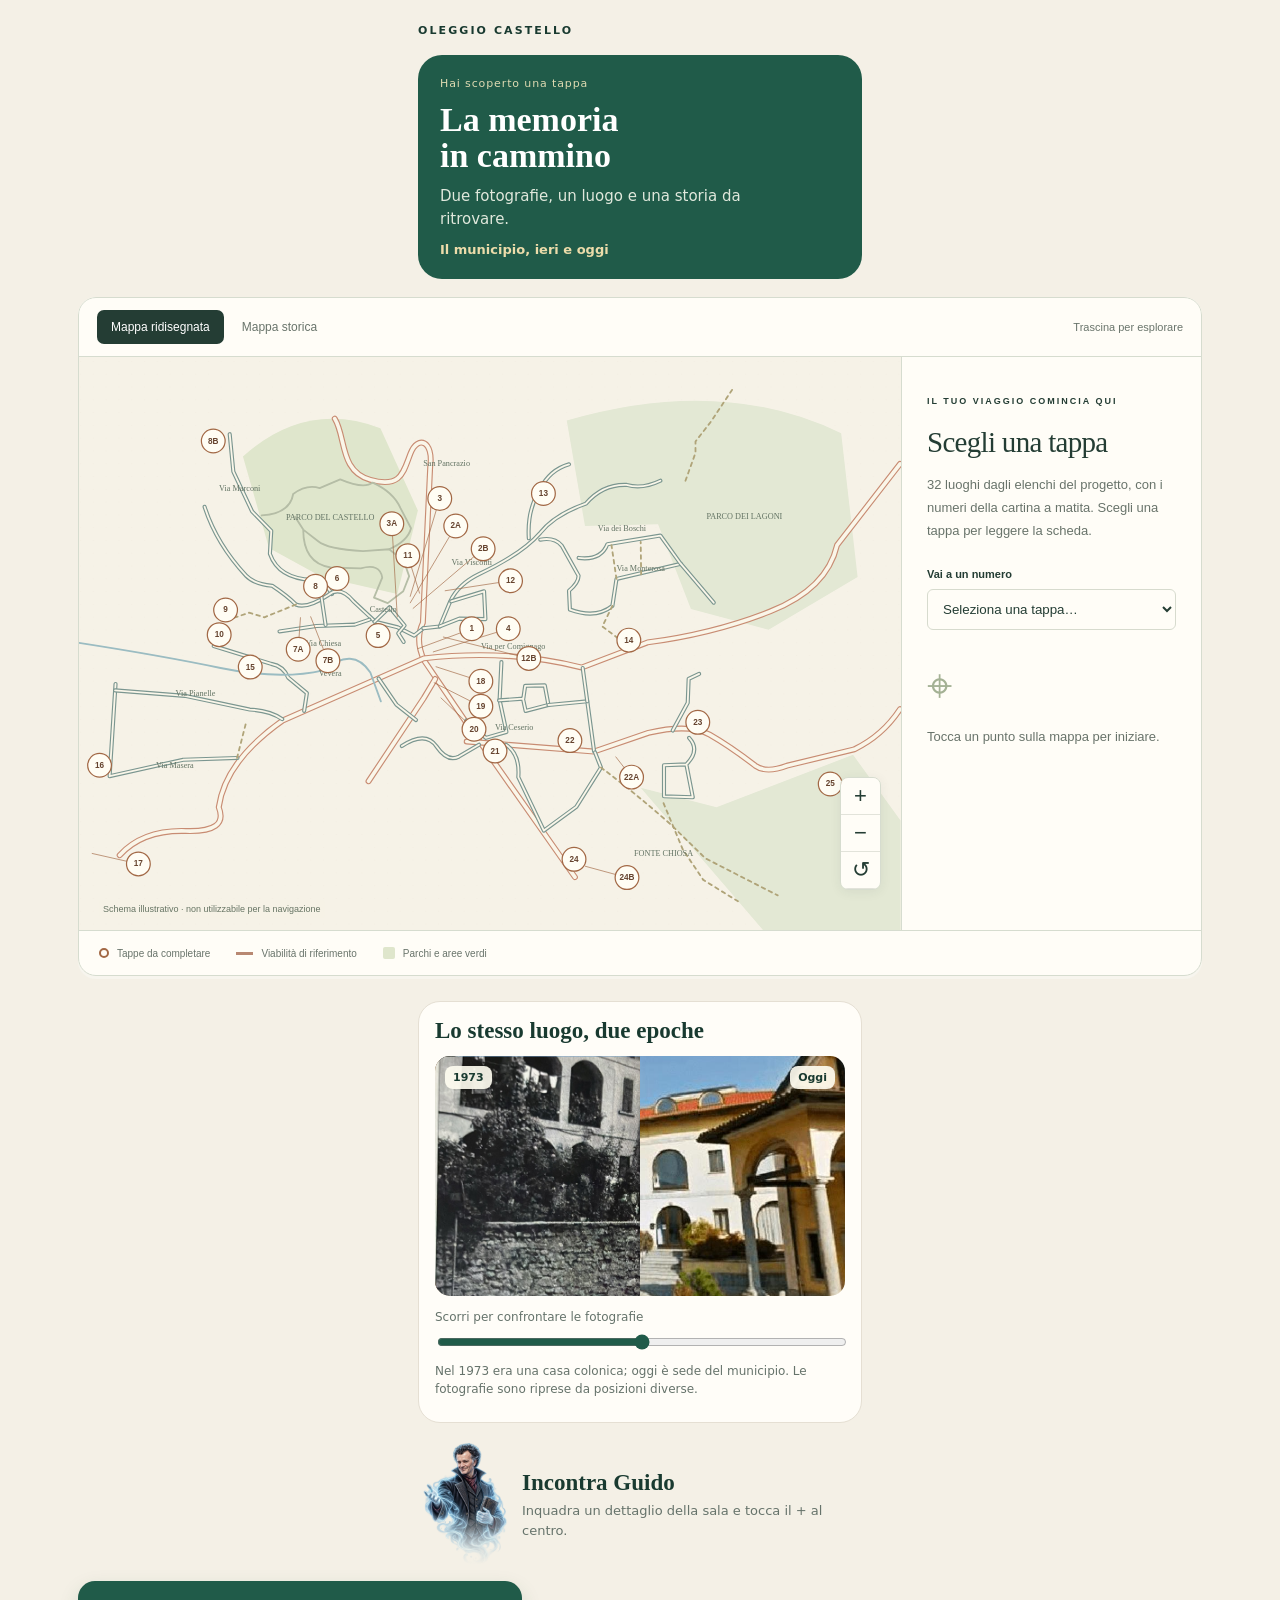
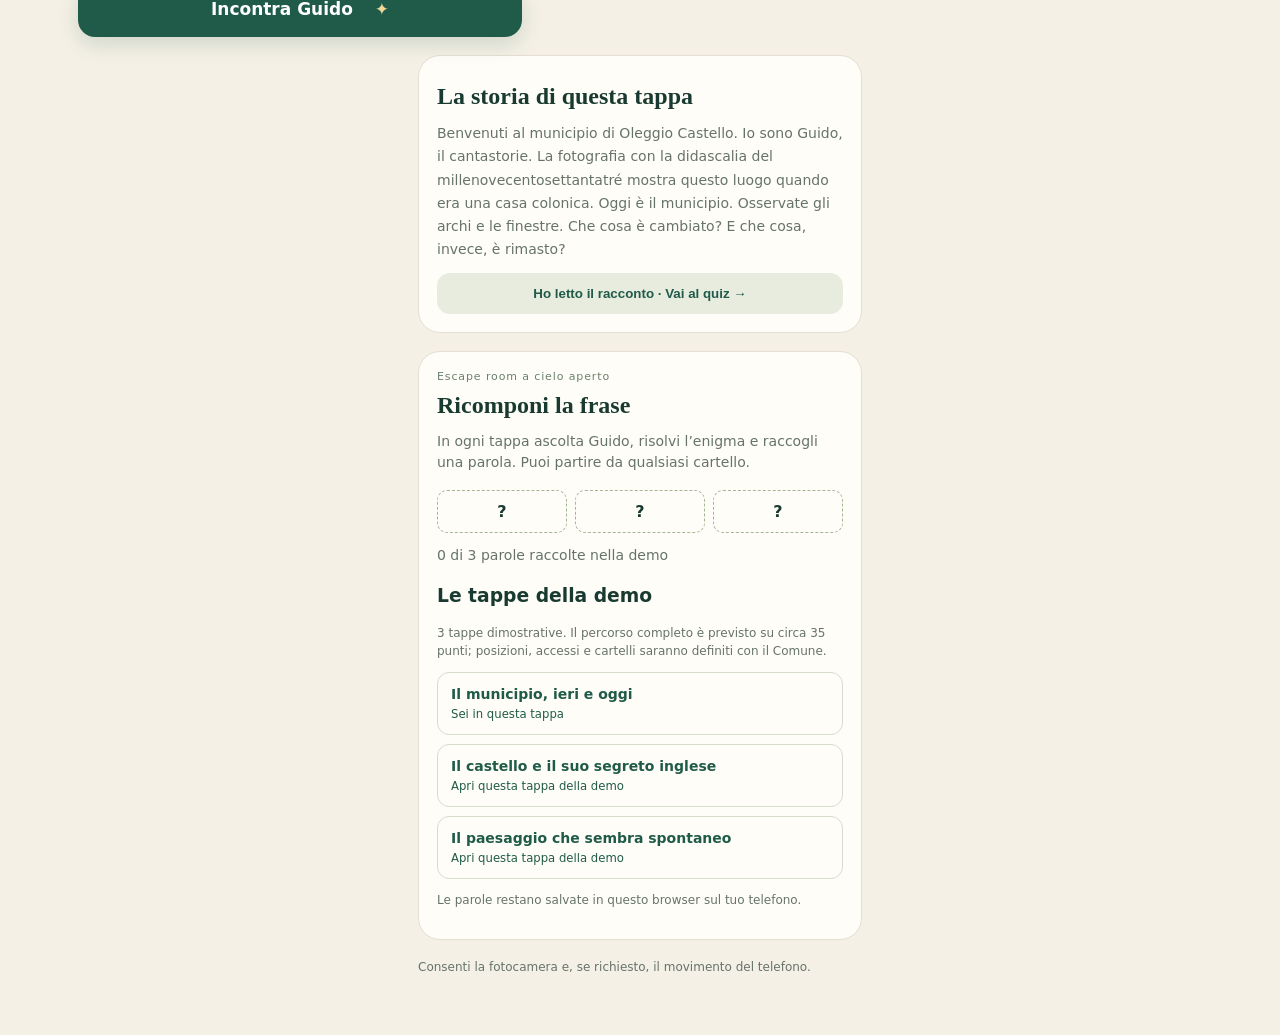
==== index.html @ 848aa06e "Add interactive places map below webapp heading" ====
<!doctype html><html lang="it"><head><meta charset="utf-8"><meta name="viewport" content="width=device-width,initial-scale=1,viewport-fit=cover"><meta name="theme-color" content="#153b35"><title>Incontra Guido · Oleggio Castello</title><link rel="stylesheet" href="guido-demo.css?v=escape-guido-7"><script src="guido-stories.js?v=escape-guido-7" defer></script><script src="escape-stages.js?v=escape-guido-7" defer></script><script src="escape-game.js?v=escape-guido-7" defer></script><script src="guido-demo.js?v=escape-guido-7" defer></script><script src="room-anchor.js?v=escape-guido-7" defer></script><link rel="stylesheet" href="home-map.css?v=luoghi-1"><script src="home-map.js?v=luoghi-1" defer></script></head><body><main class="home"><div class="brand">OLEGGIO CASTELLO</div><section class="intro"><div class="eyebrow">Hai scoperto una tappa</div><h1>La memoria<br>in cammino</h1><p id="stageIntro">Il municipio di Oleggio Castello: un viaggio tra ieri e oggi.</p><div id="stageTitle"></div></section><section class="mapCard" aria-label="Esplora Oleggio Castello"><iframe id="placesMap" title="Mappa interattiva dei luoghi di Oleggio Castello" src="mappa/index.html?embed=1&amp;v=luoghi-1" height="760" scrolling="no"></iframe></section><section class="facadeCard" id="facadeCard"><h2>Lo stesso luogo, due epoche</h2><div class="facadeCompare"><img src="municipio-oggi.jpg" alt="Il municipio oggi"><div id="historicLayer"><img src="municipio-1973-crop.jpg" alt="La casa colonica nel 1973"></div><span class="epoch old">1973</span><span class="epoch now">Oggi</span></div><label for="timeSlider">Scorri per confrontare le fotografie</label><input id="timeSlider" type="range" min="0" max="100" value="50"><p>Nel 1973 era una casa colonica; oggi è sede del municipio. Le fotografie sono riprese da posizioni diverse.</p></section><div class="encounter"><img src="guido-ghost-blue.png" alt="Guido, il cantastorie"><div><h2>Incontra Guido</h2><p>Inquadra un dettaglio della sala e tocca il + al centro.</p></div></div><button id="startAr" class="primary">Incontra Guido <span>✦</span></button><section class="gameCard storyCard"><h2>La storia di questa tappa</h2><p id="storyText"></p><button id="readQuiz" class="secondary">Ho letto il racconto · Vai al quiz →</button></section><button id="homeQuiz" class="primary" hidden>Il racconto è finito · Vai al quiz →</button><section id="quizCard" class="gameCard" hidden><div class="eyebrow">L’enigma di Guido</div><h2 id="quizQuestion"></h2><div id="quizAnswers"></div><p id="quizFeedback" role="status" aria-live="polite"></p><div id="wordReward" hidden></div><button id="toJourney" class="secondary">Vedi le parole raccolte ↓</button></section><section id="journeyCard" class="gameCard"><div class="eyebrow">Escape room a cielo aperto</div><h2>Ricomponi la frase</h2><p>In ogni tappa ascolta Guido, risolvi l’enigma e raccogli una parola. Puoi partire da qualsiasi cartello.</p><div id="phraseSlots"></div><p id="gameProgress" role="status"></p><div id="finalPhrase" hidden></div><h3>Le tappe della demo</h3><p class="demoNote">3 tappe dimostrative. Il percorso completo è previsto su circa 35 punti; posizioni, accessi e cartelli saranno definiti con il Comune.</p><nav id="stageLinks" aria-label="Tappe della demo"></nav><p id="saveNotice"></p></section><p id="status" role="status">Consenti la fotocamera e, se richiesto, il movimento del telefono.</p></main><video id="fallbackCamera" autoplay muted playsinline></video><div id="arHud"><header class="hud-top"><span class="hud-pill">GUIDO · IL CANTASTORIE</span><button id="closeAr" aria-label="Torna alla home">Esci ×</button></header><div id="guideAnchor" hidden><div class="ghostBody"><div class="ghostFrames"><img class="ghostBase" src="guido-ghost-blue.png" alt="Guido nella sala"><img class="ghostMouth" src="guido-mouth-blue.png" alt="" aria-hidden="true"><img class="ghostGesture" alt="" aria-hidden="true"><img class="ghostExpression" alt="" aria-hidden="true"></div></div></div><button id="aimPoint" aria-label="Posiziona Guido nel punto al centro dell’inquadratura"><span class="aimIcon" aria-hidden="true">＋</span><span class="aimLabel">Tocca qui per posizionare Guido</span></button><button id="placeGuido" hidden>Sposta Guido</button><button id="cameraQuiz" hidden>Racconto concluso · Vai al quiz →</button><footer class="hud-bottom"><button id="guideVoice" hidden>🔊 Ascolta Guido</button><div id="arStatus" role="status">Cerco un punto nella scena…</div></footer></div></body></html>
---- guido-demo.css ----
*{box-sizing:border-box}body{margin:0;font-family:system-ui,-apple-system,"Segoe UI",sans-serif;background:#f4f0e6;color:#193a30}.home{max-width:480px;margin:auto;padding:28px 24px 30px;text-align:center}.brand{font-size:11px;letter-spacing:.19em;font-weight:850}.portrait{height:min(49dvh,390px);margin:22px auto 16px;position:relative;background:radial-gradient(ellipse at center,#d9e3ca 0,transparent 66%)}.portrait img{height:100%;max-width:90%;object-fit:contain;filter:drop-shadow(0 14px 13px #172b3325)}.eyebrow{font-size:11px;letter-spacing:.08em;color:#69806b}h1{font:700 40px/1.05 Georgia,serif;margin:12px 0}p{font-size:15px;line-height:1.5;color:#66736b;margin:14px auto;max-width:330px}.primary{width:100%;margin-top:10px;border:0;border-radius:17px;padding:18px;background:#205b49;color:white;font:800 17px system-ui;box-shadow:0 8px 20px #1c503926}.primary span{margin-left:16px;color:#f0d896}#status{font-size:12px;min-height:35px}button{cursor:pointer}button:disabled{opacity:.6}#fallbackCamera{display:none;position:fixed;inset:0;width:100vw;height:100dvh;object-fit:cover;background:#152119;z-index:1}#fallbackCamera.active{display:block}#arHud{display:none;position:fixed;inset:0;z-index:2;overflow:hidden;color:white;pointer-events:none}#arHud.active{display:block}body.ar-active{height:100dvh;overflow:hidden}body.ar-active .home{display:none}.hud-top{position:absolute;top:calc(env(safe-area-inset-top) + 12px);left:12px;right:12px;display:flex;align-items:center;justify-content:space-between;gap:8px;z-index:3}.hud-pill{font-size:10px;font-weight:850;letter-spacing:.05em;background:#152b21d9;border-radius:99px;padding:10px 12px}#closeAr,#guideVoice{pointer-events:auto;border:0;border-radius:12px;padding:12px 14px;font:800 12px system-ui;background:#152b21e8;color:#fff}#guideVoice{background:#eadca7;color:#193a30}.hud-bottom{position:absolute;bottom:calc(env(safe-area-inset-bottom) + 16px);left:12px;right:12px;display:flex;gap:12px;align-items:center;z-index:3}#arStatus{font-size:11px;line-height:1.35;background:#152b21d9;border-radius:14px;padding:10px 12px;max-width:68%}#guideAnchor{position:absolute;width:min(35vw,180px);transform:translate(-50%,-91%);pointer-events:none;transform-origin:50% 91%;will-change:left,top,opacity;transition:opacity .18s;z-index:2}#guideAnchor[hidden]{display:none}#guideAnchor img{display:block;width:100%;filter:drop-shadow(0 0 7px #f4e5bb55) drop-shadow(0 8px 9px #10211590)}#guideAnchor.seeking{opacity:0}#guideAnchor .guideShadow{position:absolute;bottom:3%;left:25%;width:52%;height:4%;border-radius:50%;background:#12251980;filter:blur(5px)}@media(max-height:670px){.portrait{height:39dvh;margin-top:10px}h1{font-size:34px}.home{padding-top:20px}}
#guideAnchor{width:min(48vw,260px);transform-origin:50% 70%}#guideAnchor .ghostBody{position:relative;animation:ghostFloat 5s ease-in-out infinite;opacity:.91}#guideAnchor img{filter:drop-shadow(0 0 10px #b1e8ff50)}#guideAnchor .ghostMouth{position:absolute;inset:0;opacity:var(--mouth-open,0);mask-image:radial-gradient(ellipse 5.2% 2.1% at var(--mouth-x,49%) var(--mouth-y,22.9%),black 45%,transparent 100%);-webkit-mask-image:radial-gradient(ellipse 5.2% 2.1% at var(--mouth-x,49%) var(--mouth-y,22.9%),black 45%,transparent 100%)}#guideAnchor[data-variant=amber]{--mouth-x:46.6%;--mouth-y:22%}#guideAnchor[data-variant=silver]{--mouth-x:42%;--mouth-y:22.5%}@keyframes ghostFloat{0%,100%{transform:translateY(0) rotate(-.5deg)}50%{transform:translateY(-5px) rotate(.5deg)}}@media(prefers-reduced-motion:reduce){#guideAnchor .ghostBody{animation:none}}

.home{padding:24px 18px 28px;text-align:left}.intro{background:#205b49;border-radius:24px;padding:22px;color:#fff;margin-top:18px}.intro h1{font-size:34px}.intro p{color:#e0e8dc;margin:10px 0}.intro .eyebrow{color:#dedab2}.facadeCard{margin-top:16px;background:#fffdf8;border-radius:22px;padding:16px;border:1px solid #e5dfd3}h2{font:700 23px Georgia,serif;margin:0 0 12px}.facadeCompare{position:relative;height:240px;overflow:hidden;border-radius:15px}.facadeCompare img{width:100%;height:100%;object-fit:cover;display:block}#historicLayer{position:absolute;inset:0;clip-path:inset(0 50% 0 0)}.epoch{position:absolute;top:10px;border-radius:8px;padding:5px 8px;background:#fffdf1e8;font-size:11px;font-weight:bold}.epoch.old{left:10px}.epoch.now{right:10px}.facadeCard label{display:block;font-size:12px;margin-top:14px;color:#65736b}#timeSlider{width:100%;accent-color:#205b49;margin-top:10px}.facadeCard p{font-size:12px;margin:8px 0;max-width:none}.encounter{display:flex;align-items:center;gap:12px;margin-top:16px}.encounter img{width:92px;height:132px;object-fit:contain}.encounter p{margin:0;font-size:13px}.encounter h2{margin-bottom:5px}#aimPoint{position:absolute;left:50%;top:50%;transform:translate(-50%,-50%);font-size:40px;text-shadow:0 2px 6px #000}#aimPoint[hidden]{display:none}#placeGuido{position:absolute;bottom:calc(env(safe-area-inset-bottom) + 95px);left:50%;transform:translateX(-50%);pointer-events:auto;border:0;border-radius:14px;padding:16px 20px;background:#eadca7;color:#193a30;font:800 15px system-ui;white-space:nowrap}#placeGuido.placed{bottom:auto;top:calc(env(safe-area-inset-top) + 68px);font-size:11px;padding:9px 13px;background:#152b21db;color:white}#guideVoice[hidden]{display:none}

/* More prominent bust; animation stays inside the scene anchor. */
#guideAnchor{width:min(68vw,340px)}.ghostFrames{position:relative}.ghostGesture,.ghostExpression{display:none!important}
#guideAnchor.costume .ghostFrames{aspect-ratio:2/3;overflow:hidden}
#guideAnchor.costume .ghostFrames img{position:absolute;top:0;left:0;width:200%;max-width:none;height:100%;object-fit:fill;filter:none}
#guideAnchor.costume .ghostMouth,#guideAnchor.costume .ghostGesture,#guideAnchor.costume .ghostExpression{transform:translateX(-50%)}
#guideAnchor.costume .ghostMouth{mask-image:radial-gradient(ellipse 3% 2.6% at var(--lip-x,73%) var(--lip-y,27%),black 45%,transparent 100%);-webkit-mask-image:radial-gradient(ellipse 3% 2.6% at var(--lip-x,73%) var(--lip-y,27%),black 45%,transparent 100%)}
#guideAnchor.costume .ghostGesture{display:block!important;opacity:var(--gesture,0);mask-image:linear-gradient(transparent 43%,black 50%,black 80%,transparent 95%);-webkit-mask-image:linear-gradient(transparent 43%,black 50%,black 80%,transparent 95%)}
#guideAnchor.costume .ghostExpression{display:block!important;opacity:var(--expression,0);mask-image:radial-gradient(ellipse 10% 15% at var(--lip-x,73%) 22%,black 50%,transparent 100%);-webkit-mask-image:radial-gradient(ellipse 10% 15% at var(--lip-x,73%) 22%,black 50%,transparent 100%)}
@media(prefers-reduced-motion:reduce){#guideAnchor.costume .ghostGesture,#guideAnchor.costume .ghostExpression{display:none!important}}

#guideAnchor[data-variant=professor]{--lip-x:72.9%;--lip-y:26.4%;--pose-x:1.6%;--pose-y:-1%}
#guideAnchor[data-variant=court]{--lip-x:73%;--lip-y:27%;--pose-x:1.4%;--pose-y:-.4%}
#guideAnchor[data-variant=chronicler]{--lip-x:72%;--lip-y:28.1%;--pose-x:1.7%;--pose-y:.3%}
#guideAnchor.costume .ghostMouth,#guideAnchor.costume .ghostGesture,#guideAnchor.costume .ghostExpression{left:var(--pose-x,0);top:var(--pose-y,0)}
#guideAnchor.costume .ghostBase{mask-image:linear-gradient(black 43%,rgb(0 0 0 / calc(1 - var(--gesture,0))) 50%,rgb(0 0 0 / calc(1 - var(--gesture,0))) 80%,black 95%);-webkit-mask-image:linear-gradient(black 43%,rgb(0 0 0 / calc(1 - var(--gesture,0))) 50%,rgb(0 0 0 / calc(1 - var(--gesture,0))) 80%,black 95%)}
@media(prefers-reduced-motion:reduce){#guideAnchor.costume .ghostBase{mask-image:none;-webkit-mask-image:none}}

/* Use the identical resting head for nodding, avoiding a doubled face during pose blending. */
#guideAnchor.costume .ghostExpression{left:0;top:0;transform:none;opacity:1;z-index:2;transform-origin:calc(var(--lip-x,73%) - 50%) 22%;mask-image:radial-gradient(ellipse 10% 17% at calc(var(--lip-x,73%) - 50%) 22%,black 65%,transparent 100%);-webkit-mask-image:radial-gradient(ellipse 10% 17% at calc(var(--lip-x,73%) - 50%) 22%,black 65%,transparent 100%)}
#guideAnchor.costume .ghostMouth{z-index:3}#guideAnchor.costume .ghostGesture{z-index:1}
#guideAnchor.costume.speaking .ghostExpression{animation:guidoHeadNod 4.8s ease-in-out infinite}
@keyframes guidoHeadNod{0%,100%{transform:rotate(0deg)}35%{transform:rotate(-1deg)}70%{transform:rotate(.8deg)}}
@media(prefers-reduced-motion:reduce){#guideAnchor.costume.speaking .ghostExpression{animation:none}}

/* Softer apparition: suppress the bright lower swirls and remove extra glow. */
#guideAnchor .ghostBody{filter:saturate(.55);opacity:.96}
#guideAnchor img{filter:none}
.ghostFrames{mask-image:linear-gradient(black 0%,black 55%,#0009 68%,#0003 80%,transparent 94%);-webkit-mask-image:linear-gradient(black 0%,black 55%,#0009 68%,#0003 80%,transparent 94%)}
.encounter img{filter:saturate(.55);mask-image:linear-gradient(black 55%,transparent 95%)}
#guideAnchor .ghostMouth{mask-image:radial-gradient(ellipse 3.2% 1% at var(--mouth-x,49%) var(--mouth-y,22.9%),black 35%,transparent 100%);-webkit-mask-image:radial-gradient(ellipse 3.2% 1% at var(--mouth-x,49%) var(--mouth-y,22.9%),black 35%,transparent 100%)}
#guideAnchor.costume .ghostMouth{mask-image:radial-gradient(ellipse 1.9% .95% at var(--lip-x,73%) var(--lip-y,27%),black 35%,transparent 100%);-webkit-mask-image:radial-gradient(ellipse 1.9% .95% at var(--lip-x,73%) var(--lip-y,27%),black 35%,transparent 100%)}
/* The mouth and head nod together, avoiding a stationary lip patch on a moving face. */
#guideAnchor.costume.speaking .ghostMouth{animation:guidoMouthNod 4.8s ease-in-out infinite;transform-origin:var(--lip-x,73%) 22%}
@keyframes guidoMouthNod{0%,100%{transform:translateX(-50%) rotate(0deg)}35%{transform:translateX(-50%) rotate(-1deg)}70%{transform:translateX(-50%) rotate(.8deg)}}
.gameCard{background:#fffdf8;border:1px solid #e5dfd3;border-radius:22px;padding:18px;margin:18px 0}.gameCard p{max-width:none;margin:12px 0;font-size:14px}.gameCard h2{margin-top:9px;font-size:24px}.secondary{border:0;border-radius:13px;padding:13px 15px;background:#e7ecdf;color:#205b49;font-weight:750;cursor:pointer;width:100%}.storyCard p{line-height:1.65}.gameCard[hidden],#homeQuiz[hidden],#cameraQuiz[hidden],#wordReward[hidden],#finalPhrase[hidden]{display:none}#quizAnswers{display:grid;gap:9px}#quizAnswers button{padding:14px;border:1px solid #ccd7c6;border-radius:12px;text-align:left;background:white;color:#193a30;font:600 14px system-ui}#quizAnswers button.correct{background:#e2edce;border-color:#71974c}#quizAnswers button.wrong{border-color:#b56554;background:#fff0ea}#wordReward,#finalPhrase{padding:16px;background:#e5edce;border-radius:14px;margin:14px 0;line-height:1.6}#wordReward b{font-size:24px;display:block;letter-spacing:.1em}#phraseSlots{display:flex;gap:8px;flex-wrap:wrap;margin-top:17px}#phraseSlots span{border:1px dashed #a5b694;padding:11px;flex:1;min-width:80px;text-align:center;border-radius:10px;font-weight:800}#phraseSlots span.found{background:#e5edce;border-style:solid}#stageLinks{display:grid;gap:9px}#stageLinks a{display:block;text-decoration:none;border:1px solid #d6ddcc;border-radius:12px;padding:13px;color:#205b49;font-size:14px;font-weight:700}#stageLinks small{display:block;font-weight:400;margin-top:5px}.gameCard .demoNote,#saveNotice{font-size:12px;line-height:1.5}#stageTitle{margin-top:12px;color:#ecdcaa;font-size:13px;font-weight:bold}#cameraQuiz{position:absolute;left:12px;right:12px;bottom:calc(env(safe-area-inset-bottom) + 94px);pointer-events:auto;border:0;border-radius:14px;padding:16px;background:#e6dfb0;color:#193a30;font:800 14px system-ui;z-index:4}
@media(prefers-reduced-motion:reduce){#guideAnchor.costume.speaking .ghostMouth{animation:none}}

/* Make the central visual target the placement action. */
#aimPoint{pointer-events:auto;position:absolute;left:50%;top:50%;width:240px;height:135px;transform:translate(-50%,-32px);padding:0;border:0;background:transparent;color:white;text-shadow:none;font:700 14px system-ui;z-index:3;display:flex;align-items:center;flex-direction:column;gap:14px}
#aimPoint .aimIcon{display:grid;place-items:center;flex:none;width:64px;height:64px;border:2px solid #fff;border-radius:50%;background:#193a30cc;color:#fff;font:400 40px/1 system-ui;box-shadow:0 0 0 7px #ffffff18,0 4px 18px #0004}
#aimPoint .aimLabel{background:#193a30e6;padding:10px 13px;border-radius:12px;line-height:1.35;max-width:235px}
#aimPoint:focus-visible .aimIcon{outline:3px solid #eadca7;outline-offset:5px}#aimPoint:disabled{opacity:.85}#aimPoint[hidden],#placeGuido[hidden]{display:none}

/* Performance motion is local to the character; room-anchor owns the outer position. */
#guideAnchor .ghostFrames{transform-origin:50% 65%;will-change:transform;transition:transform .3s ease}
#guideAnchor.speaking .ghostFrames{animation:guidoLivingBust 6.4s ease-in-out infinite}
@keyframes guidoLivingBust{0%,100%{transform:translateY(0) rotate(0deg) scale(1)}22%{transform:translateY(-1.5px) rotate(-.65deg) scale(1.008)}49%{transform:translateY(.5px) rotate(.45deg) scale(1.003)}73%{transform:translateY(-2px) rotate(-.35deg) scale(1.01)}}
#guideAnchor.costume.speaking .ghostGesture{animation:guidoHandGesture 5.3s ease-in-out infinite;transform-origin:73% 60%}
@keyframes guidoHandGesture{0%,100%{transform:translateX(-50%) translateY(0) rotate(0deg)}28%{transform:translateX(-50%) translateY(-2px) rotate(-.55deg)}60%{transform:translateX(-50%) translateY(.5px) rotate(.25deg)}82%{transform:translateX(-50%) translateY(-1px) rotate(-.3deg)}}
#guideAnchor.costume.speaking .ghostExpression{animation:guidoHeadNod 4.8s ease-in-out infinite}
@keyframes guidoHeadNod{0%,100%{transform:rotate(0deg) translateY(0)}35%{transform:rotate(-1.35deg) translateY(.5px)}70%{transform:rotate(1.1deg) translateY(-.5px)}}
@keyframes guidoMouthNod{0%,100%{transform:translateX(-50%) rotate(0deg) translateY(0)}35%{transform:translateX(-50%) rotate(-1.35deg) translateY(.5px)}70%{transform:translateX(-50%) rotate(1.1deg) translateY(-.5px)}}
@media(prefers-reduced-motion:reduce){#guideAnchor.speaking .ghostFrames,#guideAnchor.costume.speaking .ghostGesture,#guideAnchor.costume.speaking .ghostExpression,#guideAnchor.costume.speaking .ghostMouth{animation:none}}
---- home-map.css ----
.home{max-width:1160px}.home>:not(.mapCard){max-width:444px;margin-left:auto;margin-right:auto}.home>.mapCard{width:100%;margin:18px 0 22px}.mapCard iframe{display:block;width:100%;border:0;min-height:500px;border-radius:18px;background:#f7f5ee}@media(max-width:600px){.home{padding-left:12px;padding-right:12px}.home>.mapCard{margin-top:16px}.mapCard iframe{min-height:720px}}
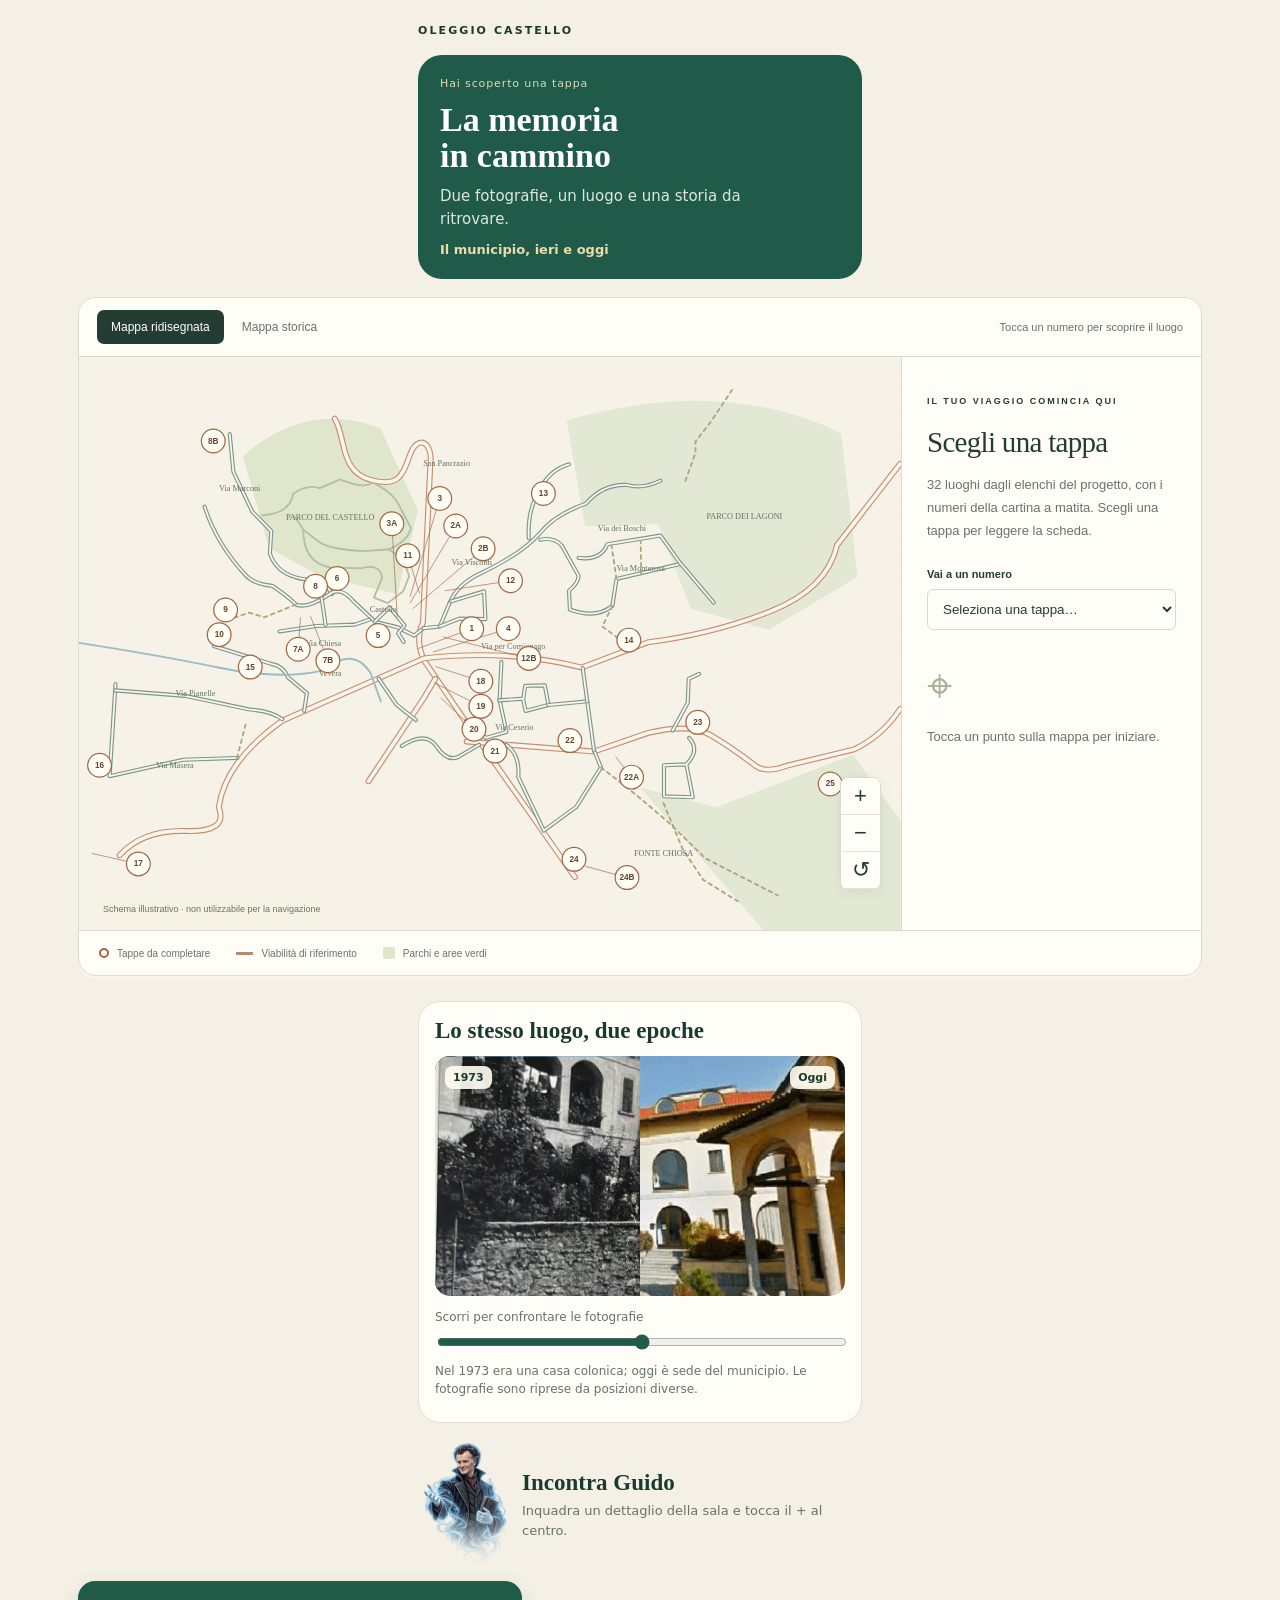
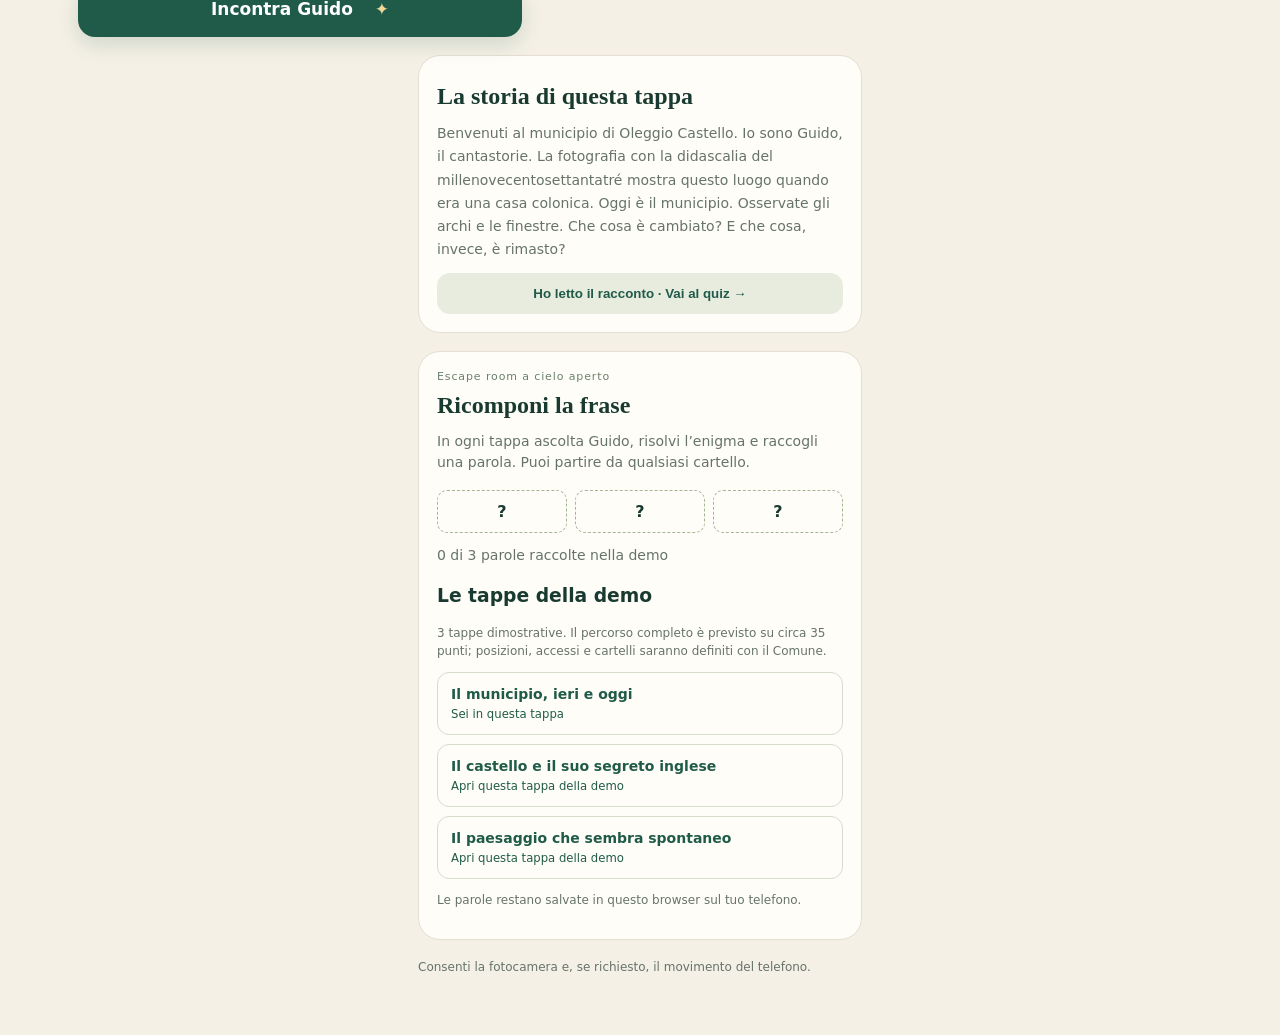
==== commit 3b5fbbc3: "Disable map dragging while keeping zoom and place selection" ====
--- a/index.html
+++ b/index.html
@@ -1 +1 @@
-<!doctype html><html lang="it"><head><meta charset="utf-8"><meta name="viewport" content="width=device-width,initial-scale=1,viewport-fit=cover"><meta name="theme-color" content="#153b35"><title>Incontra Guido · Oleggio Castello</title><link rel="stylesheet" href="guido-demo.css?v=escape-guido-7"><script src="guido-stories.js?v=escape-guido-7" defer></script><script src="escape-stages.js?v=escape-guido-7" defer></script><script src="escape-game.js?v=escape-guido-7" defer></script><script src="guido-demo.js?v=escape-guido-7" defer></script><script src="room-anchor.js?v=escape-guido-7" defer></script><link rel="stylesheet" href="home-map.css?v=luoghi-1"><script src="home-map.js?v=luoghi-1" defer></script></head><body><main class="home"><div class="brand">OLEGGIO CASTELLO</div><section class="intro"><div class="eyebrow">Hai scoperto una tappa</div><h1>La memoria<br>in cammino</h1><p id="stageIntro">Il municipio di Oleggio Castello: un viaggio tra ieri e oggi.</p><div id="stageTitle"></div></section><section class="mapCard" aria-label="Esplora Oleggio Castello"><iframe id="placesMap" title="Mappa interattiva dei luoghi di Oleggio Castello" src="mappa/index.html?embed=1&amp;v=luoghi-1" height="760" scrolling="no"></iframe></section><section class="facadeCard" id="facadeCard"><h2>Lo stesso luogo, due epoche</h2><div class="facadeCompare"><img src="municipio-oggi.jpg" alt="Il municipio oggi"><div id="historicLayer"><img src="municipio-1973-crop.jpg" alt="La casa colonica nel 1973"></div><span class="epoch old">1973</span><span class="epoch now">Oggi</span></div><label for="timeSlider">Scorri per confrontare le fotografie</label><input id="timeSlider" type="range" min="0" max="100" value="50"><p>Nel 1973 era una casa colonica; oggi è sede del municipio. Le fotografie sono riprese da posizioni diverse.</p></section><div class="encounter"><img src="guido-ghost-blue.png" alt="Guido, il cantastorie"><div><h2>Incontra Guido</h2><p>Inquadra un dettaglio della sala e tocca il + al centro.</p></div></div><button id="startAr" class="primary">Incontra Guido <span>✦</span></button><section class="gameCard storyCard"><h2>La storia di questa tappa</h2><p id="storyText"></p><button id="readQuiz" class="secondary">Ho letto il racconto · Vai al quiz →</button></section><button id="homeQuiz" class="primary" hidden>Il racconto è finito · Vai al quiz →</button><section id="quizCard" class="gameCard" hidden><div class="eyebrow">L’enigma di Guido</div><h2 id="quizQuestion"></h2><div id="quizAnswers"></div><p id="quizFeedback" role="status" aria-live="polite"></p><div id="wordReward" hidden></div><button id="toJourney" class="secondary">Vedi le parole raccolte ↓</button></section><section id="journeyCard" class="gameCard"><div class="eyebrow">Escape room a cielo aperto</div><h2>Ricomponi la frase</h2><p>In ogni tappa ascolta Guido, risolvi l’enigma e raccogli una parola. Puoi partire da qualsiasi cartello.</p><div id="phraseSlots"></div><p id="gameProgress" role="status"></p><div id="finalPhrase" hidden></div><h3>Le tappe della demo</h3><p class="demoNote">3 tappe dimostrative. Il percorso completo è previsto su circa 35 punti; posizioni, accessi e cartelli saranno definiti con il Comune.</p><nav id="stageLinks" aria-label="Tappe della demo"></nav><p id="saveNotice"></p></section><p id="status" role="status">Consenti la fotocamera e, se richiesto, il movimento del telefono.</p></main><video id="fallbackCamera" autoplay muted playsinline></video><div id="arHud"><header class="hud-top"><span class="hud-pill">GUIDO · IL CANTASTORIE</span><button id="closeAr" aria-label="Torna alla home">Esci ×</button></header><div id="guideAnchor" hidden><div class="ghostBody"><div class="ghostFrames"><img class="ghostBase" src="guido-ghost-blue.png" alt="Guido nella sala"><img class="ghostMouth" src="guido-mouth-blue.png" alt="" aria-hidden="true"><img class="ghostGesture" alt="" aria-hidden="true"><img class="ghostExpression" alt="" aria-hidden="true"></div></div></div><button id="aimPoint" aria-label="Posiziona Guido nel punto al centro dell’inquadratura"><span class="aimIcon" aria-hidden="true">＋</span><span class="aimLabel">Tocca qui per posizionare Guido</span></button><button id="placeGuido" hidden>Sposta Guido</button><button id="cameraQuiz" hidden>Racconto concluso · Vai al quiz →</button><footer class="hud-bottom"><button id="guideVoice" hidden>🔊 Ascolta Guido</button><div id="arStatus" role="status">Cerco un punto nella scena…</div></footer></div></body></html>+<!doctype html><html lang="it"><head><meta charset="utf-8"><meta name="viewport" content="width=device-width,initial-scale=1,viewport-fit=cover"><meta name="theme-color" content="#153b35"><title>Incontra Guido · Oleggio Castello</title><link rel="stylesheet" href="guido-demo.css?v=escape-guido-7"><script src="guido-stories.js?v=escape-guido-7" defer></script><script src="escape-stages.js?v=escape-guido-7" defer></script><script src="escape-game.js?v=escape-guido-7" defer></script><script src="guido-demo.js?v=escape-guido-7" defer></script><script src="room-anchor.js?v=escape-guido-7" defer></script><link rel="stylesheet" href="home-map.css?v=luoghi-1"><script src="home-map.js?v=luoghi-1" defer></script></head><body><main class="home"><div class="brand">OLEGGIO CASTELLO</div><section class="intro"><div class="eyebrow">Hai scoperto una tappa</div><h1>La memoria<br>in cammino</h1><p id="stageIntro">Il municipio di Oleggio Castello: un viaggio tra ieri e oggi.</p><div id="stageTitle"></div></section><section class="mapCard" aria-label="Esplora Oleggio Castello"><iframe id="placesMap" title="Mappa interattiva dei luoghi di Oleggio Castello" src="mappa/index.html?embed=1&amp;v=fissa-zoom-1" height="760" scrolling="no"></iframe></section><section class="facadeCard" id="facadeCard"><h2>Lo stesso luogo, due epoche</h2><div class="facadeCompare"><img src="municipio-oggi.jpg" alt="Il municipio oggi"><div id="historicLayer"><img src="municipio-1973-crop.jpg" alt="La casa colonica nel 1973"></div><span class="epoch old">1973</span><span class="epoch now">Oggi</span></div><label for="timeSlider">Scorri per confrontare le fotografie</label><input id="timeSlider" type="range" min="0" max="100" value="50"><p>Nel 1973 era una casa colonica; oggi è sede del municipio. Le fotografie sono riprese da posizioni diverse.</p></section><div class="encounter"><img src="guido-ghost-blue.png" alt="Guido, il cantastorie"><div><h2>Incontra Guido</h2><p>Inquadra un dettaglio della sala e tocca il + al centro.</p></div></div><button id="startAr" class="primary">Incontra Guido <span>✦</span></button><section class="gameCard storyCard"><h2>La storia di questa tappa</h2><p id="storyText"></p><button id="readQuiz" class="secondary">Ho letto il racconto · Vai al quiz →</button></section><button id="homeQuiz" class="primary" hidden>Il racconto è finito · Vai al quiz →</button><section id="quizCard" class="gameCard" hidden><div class="eyebrow">L’enigma di Guido</div><h2 id="quizQuestion"></h2><div id="quizAnswers"></div><p id="quizFeedback" role="status" aria-live="polite"></p><div id="wordReward" hidden></div><button id="toJourney" class="secondary">Vedi le parole raccolte ↓</button></section><section id="journeyCard" class="gameCard"><div class="eyebrow">Escape room a cielo aperto</div><h2>Ricomponi la frase</h2><p>In ogni tappa ascolta Guido, risolvi l’enigma e raccogli una parola. Puoi partire da qualsiasi cartello.</p><div id="phraseSlots"></div><p id="gameProgress" role="status"></p><div id="finalPhrase" hidden></div><h3>Le tappe della demo</h3><p class="demoNote">3 tappe dimostrative. Il percorso completo è previsto su circa 35 punti; posizioni, accessi e cartelli saranno definiti con il Comune.</p><nav id="stageLinks" aria-label="Tappe della demo"></nav><p id="saveNotice"></p></section><p id="status" role="status">Consenti la fotocamera e, se richiesto, il movimento del telefono.</p></main><video id="fallbackCamera" autoplay muted playsinline></video><div id="arHud"><header class="hud-top"><span class="hud-pill">GUIDO · IL CANTASTORIE</span><button id="closeAr" aria-label="Torna alla home">Esci ×</button></header><div id="guideAnchor" hidden><div class="ghostBody"><div class="ghostFrames"><img class="ghostBase" src="guido-ghost-blue.png" alt="Guido nella sala"><img class="ghostMouth" src="guido-mouth-blue.png" alt="" aria-hidden="true"><img class="ghostGesture" alt="" aria-hidden="true"><img class="ghostExpression" alt="" aria-hidden="true"></div></div></div><button id="aimPoint" aria-label="Posiziona Guido nel punto al centro dell’inquadratura"><span class="aimIcon" aria-hidden="true">＋</span><span class="aimLabel">Tocca qui per posizionare Guido</span></button><button id="placeGuido" hidden>Sposta Guido</button><button id="cameraQuiz" hidden>Racconto concluso · Vai al quiz →</button><footer class="hud-bottom"><button id="guideVoice" hidden>🔊 Ascolta Guido</button><div id="arStatus" role="status">Cerco un punto nella scena…</div></footer></div></body></html>
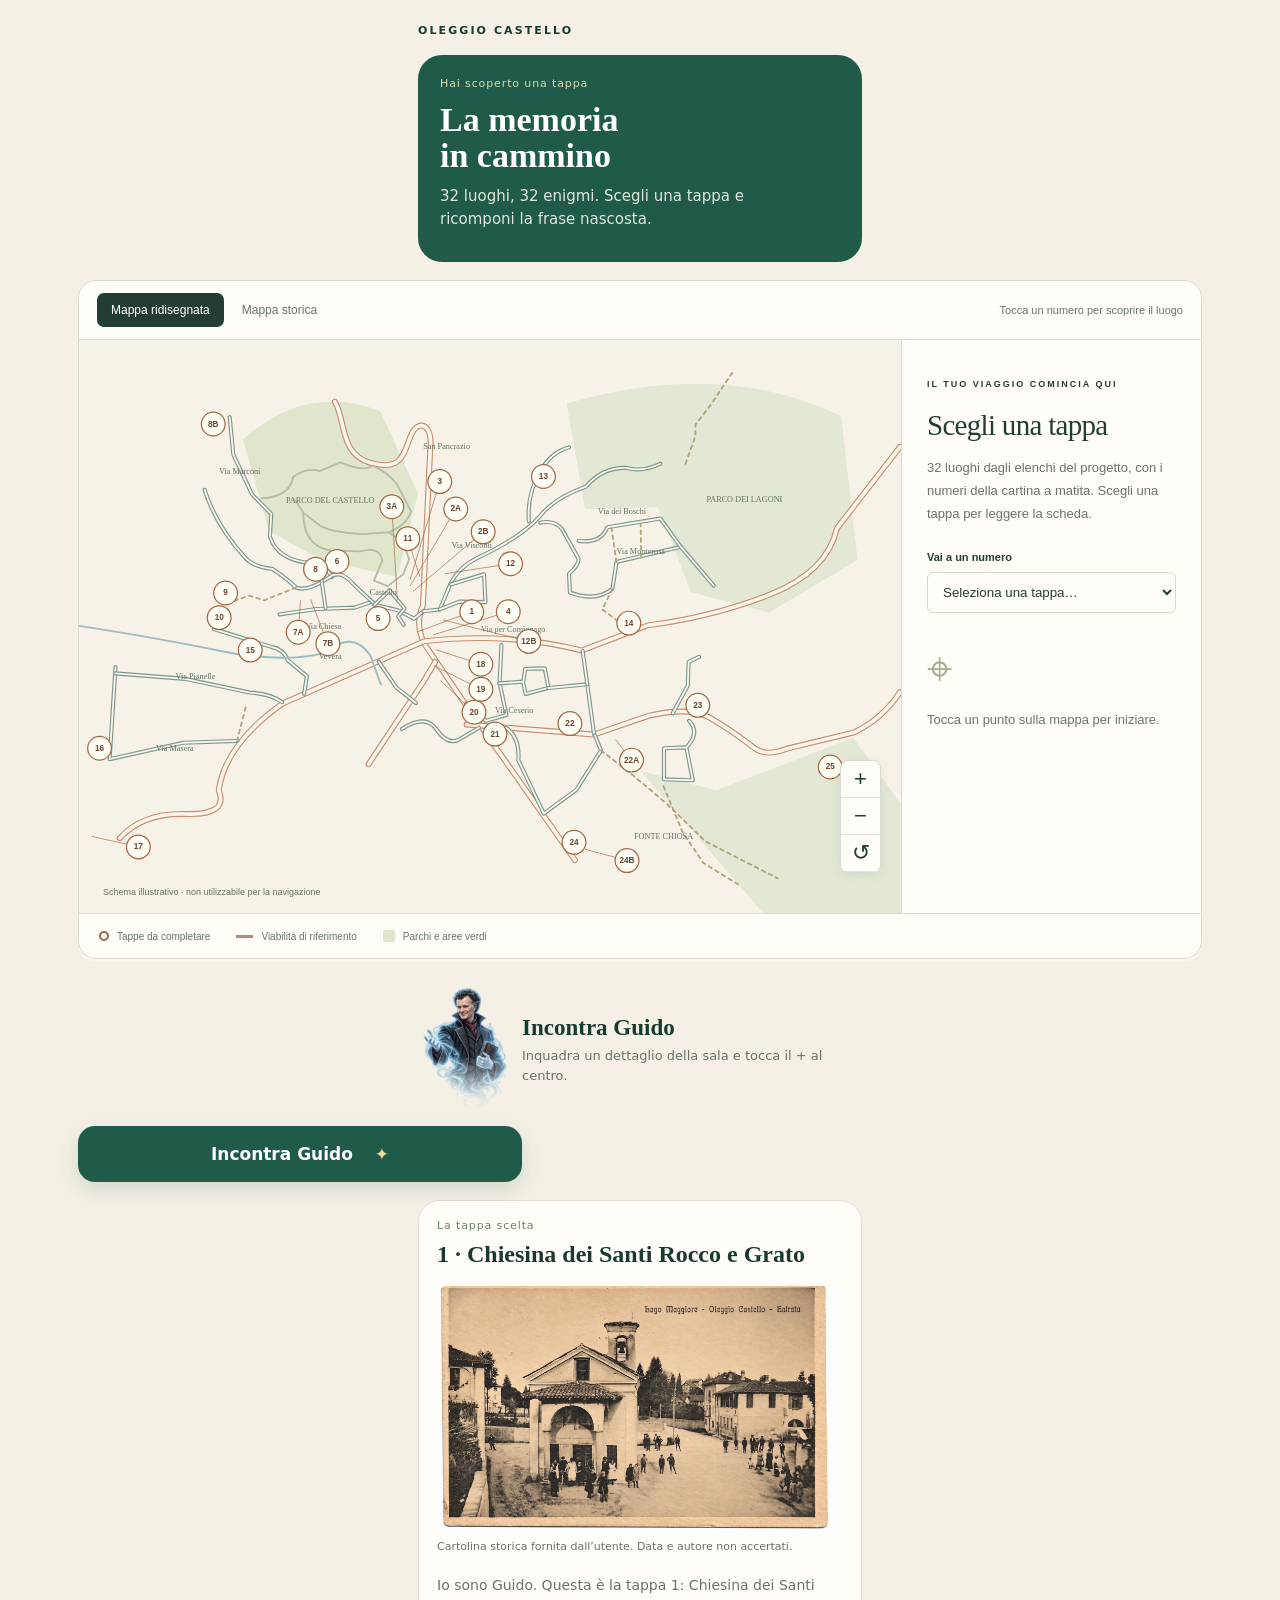
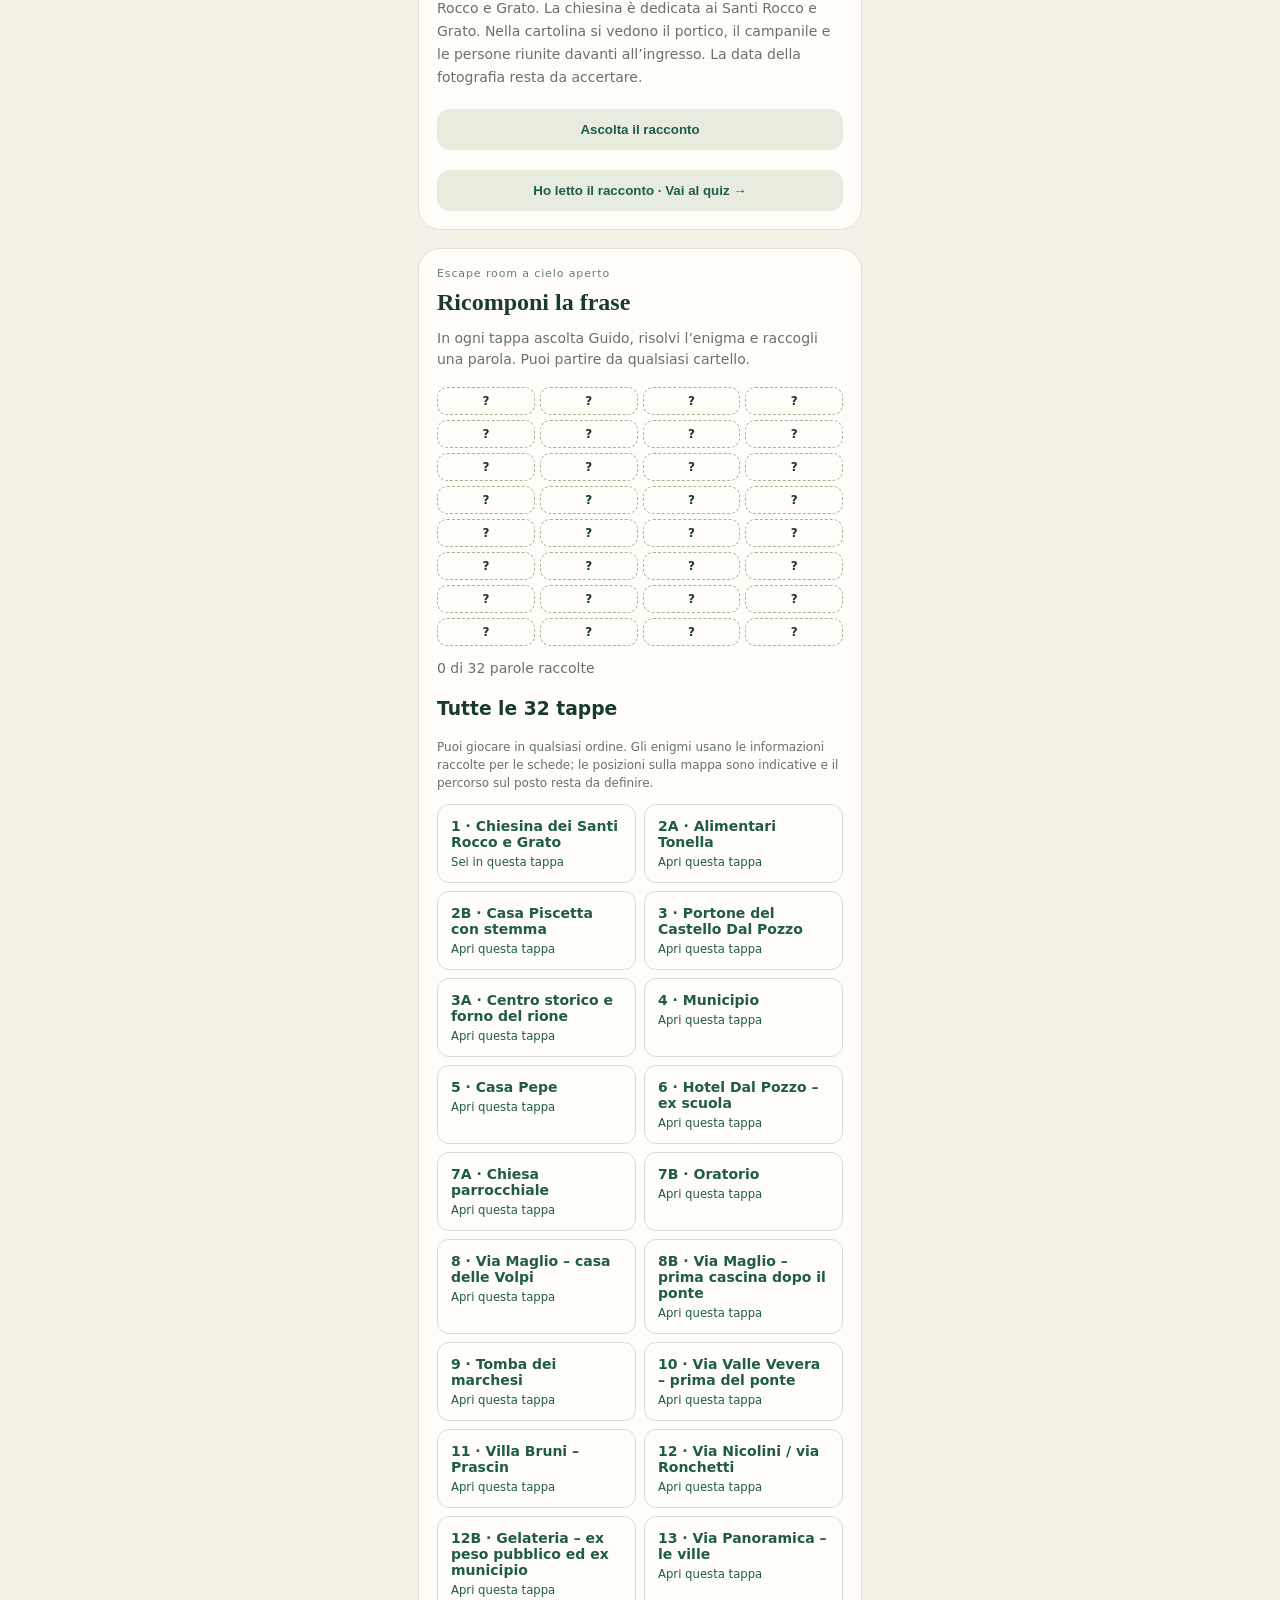
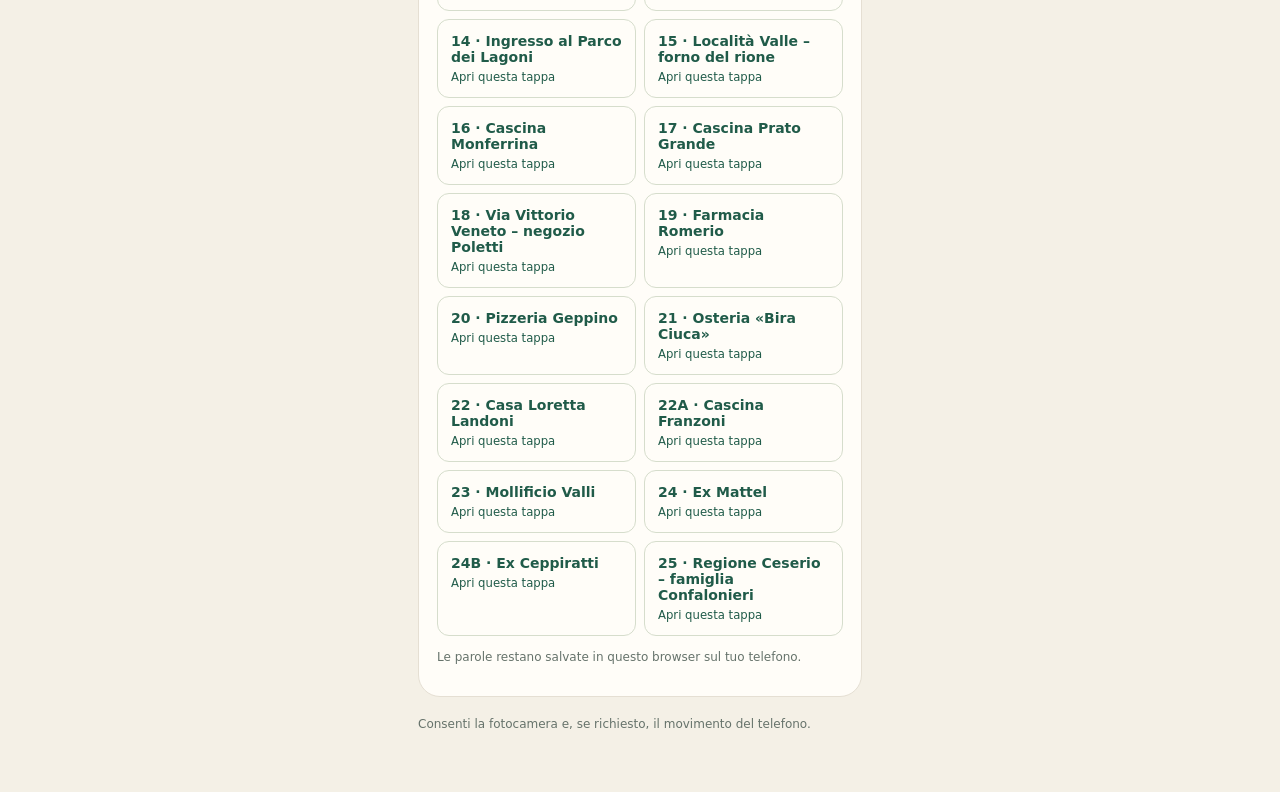
==== commit b98b110a: "Expand the escape game to all 32 map stops" ====
--- a/index.html
+++ b/index.html
@@ -1 +1 @@
-<!doctype html><html lang="it"><head><meta charset="utf-8"><meta name="viewport" content="width=device-width,initial-scale=1,viewport-fit=cover"><meta name="theme-color" content="#153b35"><title>Incontra Guido · Oleggio Castello</title><link rel="stylesheet" href="guido-demo.css?v=escape-guido-7"><script src="guido-stories.js?v=escape-guido-7" defer></script><script src="escape-stages.js?v=escape-guido-7" defer></script><script src="escape-game.js?v=escape-guido-7" defer></script><script src="guido-demo.js?v=escape-guido-7" defer></script><script src="room-anchor.js?v=escape-guido-7" defer></script><link rel="stylesheet" href="home-map.css?v=luoghi-1"><script src="home-map.js?v=luoghi-1" defer></script></head><body><main class="home"><div class="brand">OLEGGIO CASTELLO</div><section class="intro"><div class="eyebrow">Hai scoperto una tappa</div><h1>La memoria<br>in cammino</h1><p id="stageIntro">Il municipio di Oleggio Castello: un viaggio tra ieri e oggi.</p><div id="stageTitle"></div></section><section class="mapCard" aria-label="Esplora Oleggio Castello"><iframe id="placesMap" title="Mappa interattiva dei luoghi di Oleggio Castello" src="mappa/index.html?embed=1&amp;v=fissa-zoom-1" height="760" scrolling="no"></iframe></section><section class="facadeCard" id="facadeCard"><h2>Lo stesso luogo, due epoche</h2><div class="facadeCompare"><img src="municipio-oggi.jpg" alt="Il municipio oggi"><div id="historicLayer"><img src="municipio-1973-crop.jpg" alt="La casa colonica nel 1973"></div><span class="epoch old">1973</span><span class="epoch now">Oggi</span></div><label for="timeSlider">Scorri per confrontare le fotografie</label><input id="timeSlider" type="range" min="0" max="100" value="50"><p>Nel 1973 era una casa colonica; oggi è sede del municipio. Le fotografie sono riprese da posizioni diverse.</p></section><div class="encounter"><img src="guido-ghost-blue.png" alt="Guido, il cantastorie"><div><h2>Incontra Guido</h2><p>Inquadra un dettaglio della sala e tocca il + al centro.</p></div></div><button id="startAr" class="primary">Incontra Guido <span>✦</span></button><section class="gameCard storyCard"><h2>La storia di questa tappa</h2><p id="storyText"></p><button id="readQuiz" class="secondary">Ho letto il racconto · Vai al quiz →</button></section><button id="homeQuiz" class="primary" hidden>Il racconto è finito · Vai al quiz →</button><section id="quizCard" class="gameCard" hidden><div class="eyebrow">L’enigma di Guido</div><h2 id="quizQuestion"></h2><div id="quizAnswers"></div><p id="quizFeedback" role="status" aria-live="polite"></p><div id="wordReward" hidden></div><button id="toJourney" class="secondary">Vedi le parole raccolte ↓</button></section><section id="journeyCard" class="gameCard"><div class="eyebrow">Escape room a cielo aperto</div><h2>Ricomponi la frase</h2><p>In ogni tappa ascolta Guido, risolvi l’enigma e raccogli una parola. Puoi partire da qualsiasi cartello.</p><div id="phraseSlots"></div><p id="gameProgress" role="status"></p><div id="finalPhrase" hidden></div><h3>Le tappe della demo</h3><p class="demoNote">3 tappe dimostrative. Il percorso completo è previsto su circa 35 punti; posizioni, accessi e cartelli saranno definiti con il Comune.</p><nav id="stageLinks" aria-label="Tappe della demo"></nav><p id="saveNotice"></p></section><p id="status" role="status">Consenti la fotocamera e, se richiesto, il movimento del telefono.</p></main><video id="fallbackCamera" autoplay muted playsinline></video><div id="arHud"><header class="hud-top"><span class="hud-pill">GUIDO · IL CANTASTORIE</span><button id="closeAr" aria-label="Torna alla home">Esci ×</button></header><div id="guideAnchor" hidden><div class="ghostBody"><div class="ghostFrames"><img class="ghostBase" src="guido-ghost-blue.png" alt="Guido nella sala"><img class="ghostMouth" src="guido-mouth-blue.png" alt="" aria-hidden="true"><img class="ghostGesture" alt="" aria-hidden="true"><img class="ghostExpression" alt="" aria-hidden="true"></div></div></div><button id="aimPoint" aria-label="Posiziona Guido nel punto al centro dell’inquadratura"><span class="aimIcon" aria-hidden="true">＋</span><span class="aimLabel">Tocca qui per posizionare Guido</span></button><button id="placeGuido" hidden>Sposta Guido</button><button id="cameraQuiz" hidden>Racconto concluso · Vai al quiz →</button><footer class="hud-bottom"><button id="guideVoice" hidden>🔊 Ascolta Guido</button><div id="arStatus" role="status">Cerco un punto nella scena…</div></footer></div></body></html>+<!doctype html><html lang="it"><head><meta charset="utf-8"><meta name="viewport" content="width=device-width,initial-scale=1,viewport-fit=cover"><meta name="theme-color" content="#153b35"><title>Incontra Guido · Oleggio Castello</title><link rel="stylesheet" href="guido-demo.css?v=gioco-32-1"><script src="guido-stories.js?v=gioco-32-1" defer></script><script src="mappa/punti.js?v=gioco-32-1" defer></script><script src="escape-stages.js?v=gioco-32-1" defer></script><script src="escape-game.js?v=gioco-32-1" defer></script><script src="guido-demo.js?v=gioco-32-1" defer></script><script src="room-anchor.js?v=gioco-32-1" defer></script><link rel="stylesheet" href="home-map.css?v=gioco-32-1"><script src="home-map.js?v=gioco-32-1" defer></script></head><body><main class="home"><div class="brand">OLEGGIO CASTELLO</div><section class="intro"><div class="eyebrow">Hai scoperto una tappa</div><h1>La memoria<br>in cammino</h1><p id="stageIntro">32 luoghi, 32 enigmi. Scegli una tappa e ricomponi la frase nascosta.</p></section><section class="mapCard" aria-label="Esplora Oleggio Castello"><iframe id="placesMap" title="Mappa interattiva dei luoghi di Oleggio Castello" src="mappa/index.html?embed=1&amp;v=gioco-32-1" height="760" scrolling="no"></iframe></section><section class="facadeCard" id="facadeCard"><h2>Lo stesso luogo, due epoche</h2><div class="facadeCompare"><img src="municipio-oggi.jpg" alt="Il municipio oggi"><div id="historicLayer"><img src="municipio-1973-crop.jpg" alt="La casa colonica nel 1973"></div><span class="epoch old">1973</span><span class="epoch now">Oggi</span></div><label for="timeSlider">Scorri per confrontare le fotografie</label><input id="timeSlider" type="range" min="0" max="100" value="50"><p>Nel 1973 era una casa colonica; oggi è sede del municipio. Le fotografie sono riprese da posizioni diverse.</p></section><div class="encounter"><img src="guido-ghost-blue.png" alt="Guido, il cantastorie"><div><h2>Incontra Guido</h2><p>Inquadra un dettaglio della sala e tocca il + al centro.</p></div></div><button id="startAr" class="primary">Incontra Guido <span>✦</span></button><section id="tappa-gioco" class="gameCard storyCard"><div class="eyebrow">La tappa scelta</div><h2 id="activeStageTitle"></h2><figure id="stagePhoto" hidden></figure><p id="storyText"></p><button id="listenStory" class="secondary">Ascolta il racconto</button><p id="listenStatus" role="status"></p><button id="readQuiz" class="secondary">Ho letto il racconto · Vai al quiz →</button></section><button id="homeQuiz" class="primary" hidden>Il racconto è finito · Vai al quiz →</button><section id="quizCard" class="gameCard" hidden><div class="eyebrow">L’enigma di Guido</div><h2 id="quizQuestion"></h2><div id="quizAnswers"></div><p id="quizFeedback" role="status" aria-live="polite"></p><div id="wordReward" hidden></div><button id="toJourney" class="secondary">Vedi le parole raccolte ↓</button></section><section id="journeyCard" class="gameCard"><div class="eyebrow">Escape room a cielo aperto</div><h2>Ricomponi la frase</h2><p>In ogni tappa ascolta Guido, risolvi l’enigma e raccogli una parola. Puoi partire da qualsiasi cartello.</p><div id="phraseSlots"></div><p id="gameProgress" role="status"></p><div id="finalPhrase" hidden></div><h3>Tutte le 32 tappe</h3><p class="demoNote">Puoi giocare in qualsiasi ordine. Gli enigmi usano le informazioni raccolte per le schede; le posizioni sulla mappa sono indicative e il percorso sul posto resta da definire.</p><nav id="stageLinks" aria-label="Tappe del gioco"></nav><p id="saveNotice"></p></section><p id="status" role="status">Consenti la fotocamera e, se richiesto, il movimento del telefono.</p></main><video id="fallbackCamera" autoplay muted playsinline></video><div id="arHud"><header class="hud-top"><span class="hud-pill">GUIDO · IL CANTASTORIE</span><button id="closeAr" aria-label="Torna alla home">Esci ×</button></header><div id="guideAnchor" hidden><div class="ghostBody"><div class="ghostFrames"><img class="ghostBase" src="guido-ghost-blue.png" alt="Guido nella sala"><img class="ghostMouth" src="guido-mouth-blue.png" alt="" aria-hidden="true"><img class="ghostGesture" alt="" aria-hidden="true"><img class="ghostExpression" alt="" aria-hidden="true"></div></div></div><button id="aimPoint" aria-label="Posiziona Guido nel punto al centro dell’inquadratura"><span class="aimIcon" aria-hidden="true">＋</span><span class="aimLabel">Tocca qui per posizionare Guido</span></button><button id="placeGuido" hidden>Sposta Guido</button><button id="cameraQuiz" hidden>Racconto concluso · Vai al quiz →</button><footer class="hud-bottom"><button id="guideVoice" hidden>🔊 Ascolta Guido</button><div id="arStatus" role="status">Cerco un punto nella scena…</div></footer></div></body></html>
--- a/home-map.css
+++ b/home-map.css
@@ -1 +1,3 @@
 .home{max-width:1160px}.home>:not(.mapCard){max-width:444px;margin-left:auto;margin-right:auto}.home>.mapCard{width:100%;margin:18px 0 22px}.mapCard iframe{display:block;width:100%;border:0;min-height:500px;border-radius:18px;background:#f7f5ee}@media(max-width:600px){.home{padding-left:12px;padding-right:12px}.home>.mapCard{margin-top:16px}.mapCard iframe{min-height:720px}}
+
+#stagePhoto{margin:18px 0}#stagePhoto img{width:100%;height:auto;border-radius:10px}#stagePhoto figcaption{font-size:11px;line-height:1.5;color:#66736b}#listenStatus{font-size:12px}#stageLinks{display:grid;grid-template-columns:1fr 1fr;gap:8px}#stageLinks a{margin:0}#phraseSlots{gap:5px}#phraseSlots span{font-size:12px;padding:6px}.next-stage{display:block;text-decoration:none;margin-top:16px}#listenStory{margin:8px 0}@media(max-width:450px){#stageLinks{grid-template-columns:1fr}}
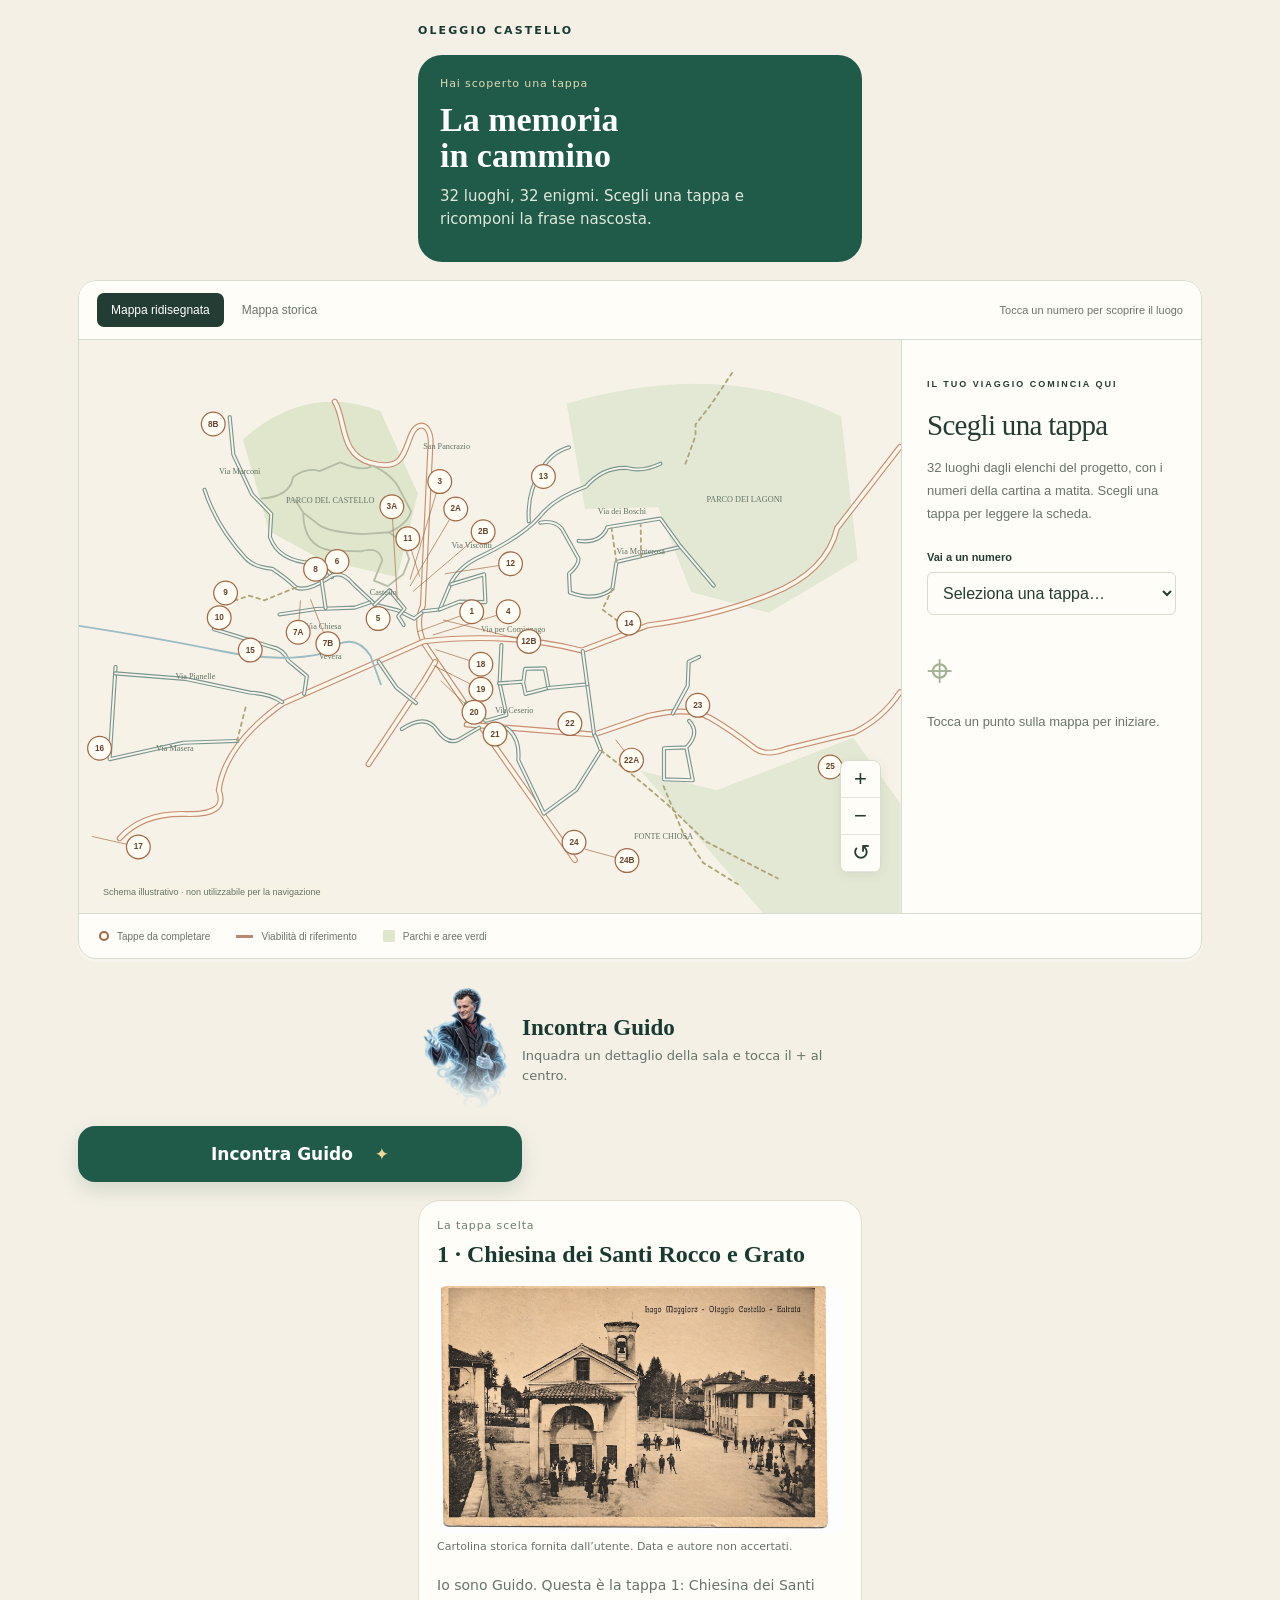
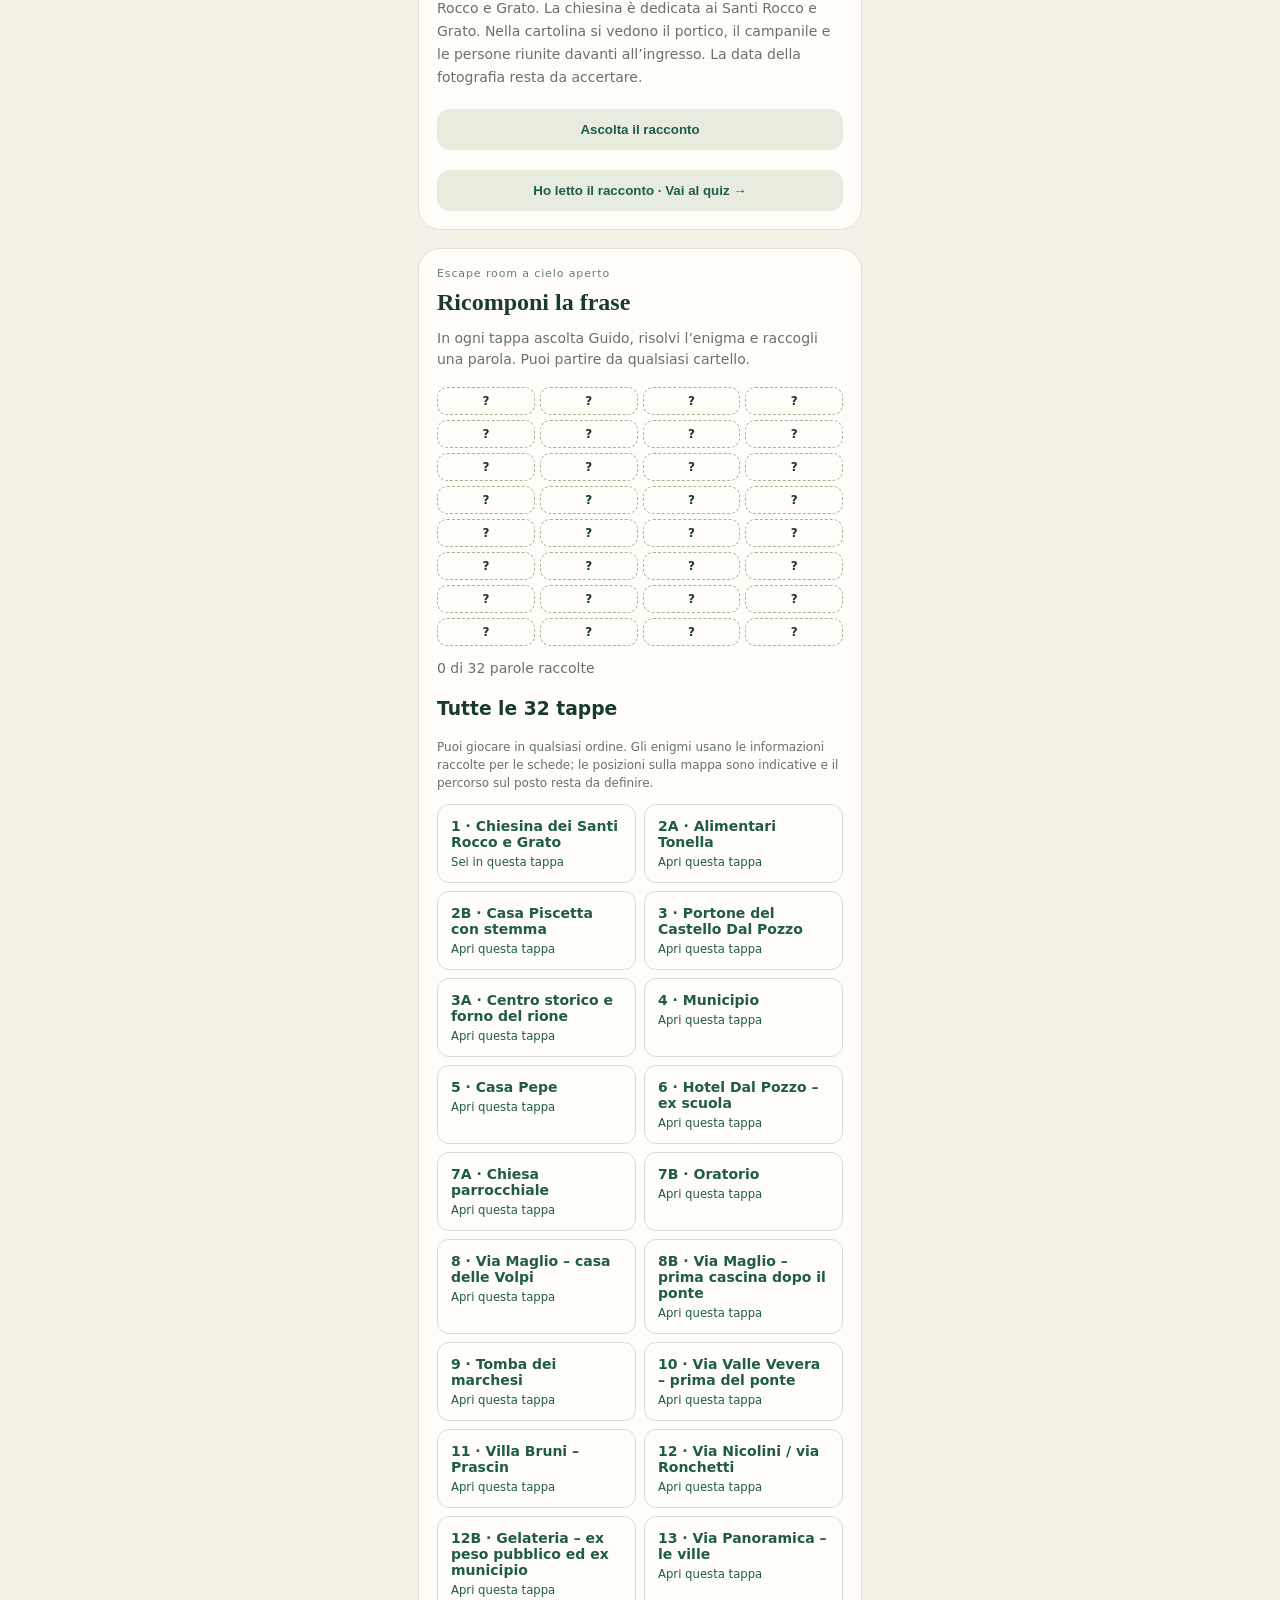
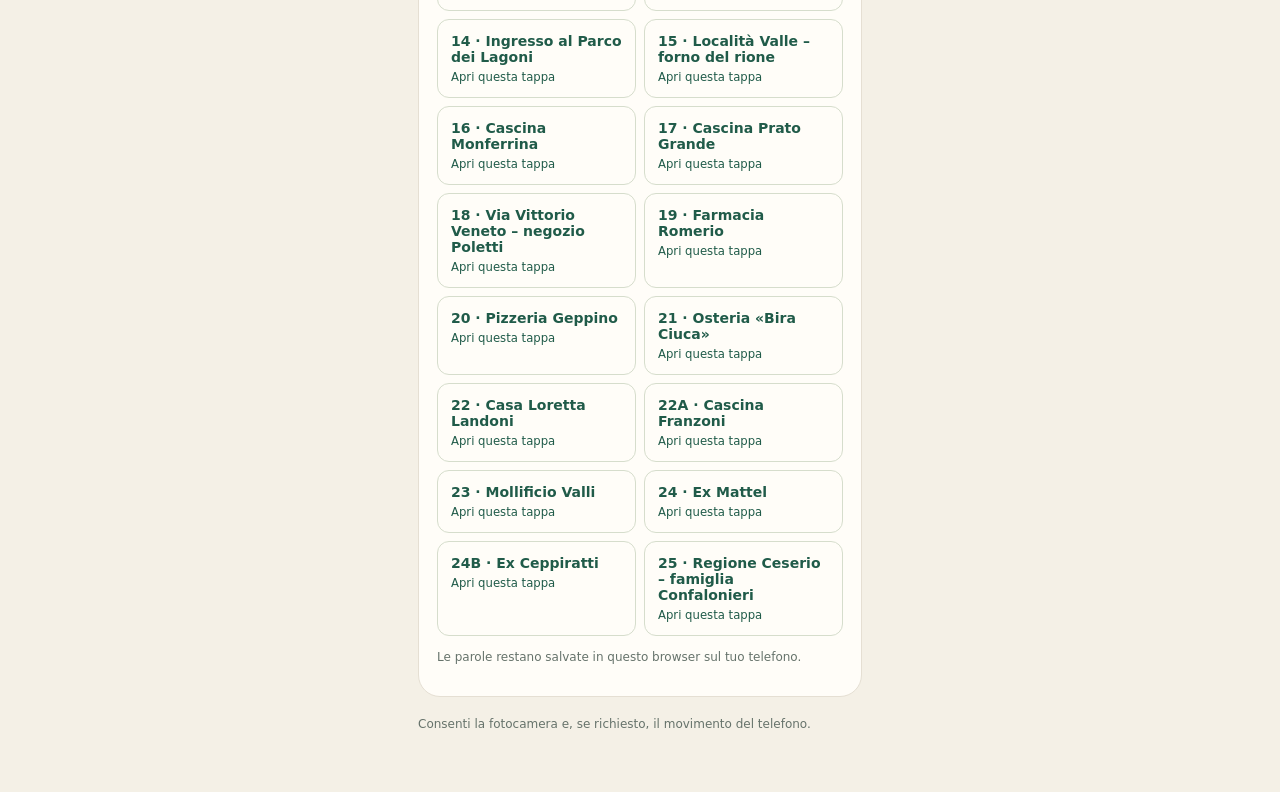
==== commit 25580799: "Keep page scale fixed and scroll selected map points into view" ====
--- a/index.html
+++ b/index.html
@@ -1 +1 @@
-<!doctype html><html lang="it"><head><meta charset="utf-8"><meta name="viewport" content="width=device-width,initial-scale=1,viewport-fit=cover"><meta name="theme-color" content="#153b35"><title>Incontra Guido · Oleggio Castello</title><link rel="stylesheet" href="guido-demo.css?v=gioco-32-1"><script src="guido-stories.js?v=gioco-32-1" defer></script><script src="mappa/punti.js?v=gioco-32-1" defer></script><script src="escape-stages.js?v=gioco-32-1" defer></script><script src="escape-game.js?v=gioco-32-1" defer></script><script src="guido-demo.js?v=gioco-32-1" defer></script><script src="room-anchor.js?v=gioco-32-1" defer></script><link rel="stylesheet" href="home-map.css?v=gioco-32-1"><script src="home-map.js?v=gioco-32-1" defer></script></head><body><main class="home"><div class="brand">OLEGGIO CASTELLO</div><section class="intro"><div class="eyebrow">Hai scoperto una tappa</div><h1>La memoria<br>in cammino</h1><p id="stageIntro">32 luoghi, 32 enigmi. Scegli una tappa e ricomponi la frase nascosta.</p></section><section class="mapCard" aria-label="Esplora Oleggio Castello"><iframe id="placesMap" title="Mappa interattiva dei luoghi di Oleggio Castello" src="mappa/index.html?embed=1&amp;v=gioco-32-1" height="760" scrolling="no"></iframe></section><section class="facadeCard" id="facadeCard"><h2>Lo stesso luogo, due epoche</h2><div class="facadeCompare"><img src="municipio-oggi.jpg" alt="Il municipio oggi"><div id="historicLayer"><img src="municipio-1973-crop.jpg" alt="La casa colonica nel 1973"></div><span class="epoch old">1973</span><span class="epoch now">Oggi</span></div><label for="timeSlider">Scorri per confrontare le fotografie</label><input id="timeSlider" type="range" min="0" max="100" value="50"><p>Nel 1973 era una casa colonica; oggi è sede del municipio. Le fotografie sono riprese da posizioni diverse.</p></section><div class="encounter"><img src="guido-ghost-blue.png" alt="Guido, il cantastorie"><div><h2>Incontra Guido</h2><p>Inquadra un dettaglio della sala e tocca il + al centro.</p></div></div><button id="startAr" class="primary">Incontra Guido <span>✦</span></button><section id="tappa-gioco" class="gameCard storyCard"><div class="eyebrow">La tappa scelta</div><h2 id="activeStageTitle"></h2><figure id="stagePhoto" hidden></figure><p id="storyText"></p><button id="listenStory" class="secondary">Ascolta il racconto</button><p id="listenStatus" role="status"></p><button id="readQuiz" class="secondary">Ho letto il racconto · Vai al quiz →</button></section><button id="homeQuiz" class="primary" hidden>Il racconto è finito · Vai al quiz →</button><section id="quizCard" class="gameCard" hidden><div class="eyebrow">L’enigma di Guido</div><h2 id="quizQuestion"></h2><div id="quizAnswers"></div><p id="quizFeedback" role="status" aria-live="polite"></p><div id="wordReward" hidden></div><button id="toJourney" class="secondary">Vedi le parole raccolte ↓</button></section><section id="journeyCard" class="gameCard"><div class="eyebrow">Escape room a cielo aperto</div><h2>Ricomponi la frase</h2><p>In ogni tappa ascolta Guido, risolvi l’enigma e raccogli una parola. Puoi partire da qualsiasi cartello.</p><div id="phraseSlots"></div><p id="gameProgress" role="status"></p><div id="finalPhrase" hidden></div><h3>Tutte le 32 tappe</h3><p class="demoNote">Puoi giocare in qualsiasi ordine. Gli enigmi usano le informazioni raccolte per le schede; le posizioni sulla mappa sono indicative e il percorso sul posto resta da definire.</p><nav id="stageLinks" aria-label="Tappe del gioco"></nav><p id="saveNotice"></p></section><p id="status" role="status">Consenti la fotocamera e, se richiesto, il movimento del telefono.</p></main><video id="fallbackCamera" autoplay muted playsinline></video><div id="arHud"><header class="hud-top"><span class="hud-pill">GUIDO · IL CANTASTORIE</span><button id="closeAr" aria-label="Torna alla home">Esci ×</button></header><div id="guideAnchor" hidden><div class="ghostBody"><div class="ghostFrames"><img class="ghostBase" src="guido-ghost-blue.png" alt="Guido nella sala"><img class="ghostMouth" src="guido-mouth-blue.png" alt="" aria-hidden="true"><img class="ghostGesture" alt="" aria-hidden="true"><img class="ghostExpression" alt="" aria-hidden="true"></div></div></div><button id="aimPoint" aria-label="Posiziona Guido nel punto al centro dell’inquadratura"><span class="aimIcon" aria-hidden="true">＋</span><span class="aimLabel">Tocca qui per posizionare Guido</span></button><button id="placeGuido" hidden>Sposta Guido</button><button id="cameraQuiz" hidden>Racconto concluso · Vai al quiz →</button><footer class="hud-bottom"><button id="guideVoice" hidden>🔊 Ascolta Guido</button><div id="arStatus" role="status">Cerco un punto nella scena…</div></footer></div></body></html>+<!doctype html><html lang="it"><head><meta charset="utf-8"><meta name="viewport" content="width=device-width,initial-scale=1,maximum-scale=1,user-scalable=no,viewport-fit=cover"><meta name="theme-color" content="#153b35"><title>Incontra Guido · Oleggio Castello</title><link rel="stylesheet" href="guido-demo.css?v=touch-fixed-1"><script src="guido-stories.js?v=touch-fixed-1" defer></script><script src="mappa/punti.js?v=touch-fixed-1" defer></script><script src="escape-stages.js?v=touch-fixed-1" defer></script><script src="escape-game.js?v=touch-fixed-1" defer></script><script src="guido-demo.js?v=touch-fixed-1" defer></script><script src="room-anchor.js?v=touch-fixed-1" defer></script><link rel="stylesheet" href="home-map.css?v=touch-fixed-1"><script src="home-map.js?v=touch-fixed-1" defer></script><script src="page-touch.js?v=touch-fixed-1" defer></script></head><body><main class="home"><div class="brand">OLEGGIO CASTELLO</div><section class="intro"><div class="eyebrow">Hai scoperto una tappa</div><h1>La memoria<br>in cammino</h1><p id="stageIntro">32 luoghi, 32 enigmi. Scegli una tappa e ricomponi la frase nascosta.</p></section><section class="mapCard" aria-label="Esplora Oleggio Castello"><iframe id="placesMap" title="Mappa interattiva dei luoghi di Oleggio Castello" src="mappa/index.html?embed=1&amp;v=touch-fixed-1" height="760" scrolling="no"></iframe></section><section class="facadeCard" id="facadeCard"><h2>Lo stesso luogo, due epoche</h2><div class="facadeCompare"><img src="municipio-oggi.jpg" alt="Il municipio oggi"><div id="historicLayer"><img src="municipio-1973-crop.jpg" alt="La casa colonica nel 1973"></div><span class="epoch old">1973</span><span class="epoch now">Oggi</span></div><label for="timeSlider">Scorri per confrontare le fotografie</label><input id="timeSlider" type="range" min="0" max="100" value="50"><p>Nel 1973 era una casa colonica; oggi è sede del municipio. Le fotografie sono riprese da posizioni diverse.</p></section><div class="encounter"><img src="guido-ghost-blue.png" alt="Guido, il cantastorie"><div><h2>Incontra Guido</h2><p>Inquadra un dettaglio della sala e tocca il + al centro.</p></div></div><button id="startAr" class="primary">Incontra Guido <span>✦</span></button><section id="tappa-gioco" class="gameCard storyCard"><div class="eyebrow">La tappa scelta</div><h2 id="activeStageTitle"></h2><figure id="stagePhoto" hidden></figure><p id="storyText"></p><button id="listenStory" class="secondary">Ascolta il racconto</button><p id="listenStatus" role="status"></p><button id="readQuiz" class="secondary">Ho letto il racconto · Vai al quiz →</button></section><button id="homeQuiz" class="primary" hidden>Il racconto è finito · Vai al quiz →</button><section id="quizCard" class="gameCard" hidden><div class="eyebrow">L’enigma di Guido</div><h2 id="quizQuestion"></h2><div id="quizAnswers"></div><p id="quizFeedback" role="status" aria-live="polite"></p><div id="wordReward" hidden></div><button id="toJourney" class="secondary">Vedi le parole raccolte ↓</button></section><section id="journeyCard" class="gameCard"><div class="eyebrow">Escape room a cielo aperto</div><h2>Ricomponi la frase</h2><p>In ogni tappa ascolta Guido, risolvi l’enigma e raccogli una parola. Puoi partire da qualsiasi cartello.</p><div id="phraseSlots"></div><p id="gameProgress" role="status"></p><div id="finalPhrase" hidden></div><h3>Tutte le 32 tappe</h3><p class="demoNote">Puoi giocare in qualsiasi ordine. Gli enigmi usano le informazioni raccolte per le schede; le posizioni sulla mappa sono indicative e il percorso sul posto resta da definire.</p><nav id="stageLinks" aria-label="Tappe del gioco"></nav><p id="saveNotice"></p></section><p id="status" role="status">Consenti la fotocamera e, se richiesto, il movimento del telefono.</p></main><video id="fallbackCamera" autoplay muted playsinline></video><div id="arHud"><header class="hud-top"><span class="hud-pill">GUIDO · IL CANTASTORIE</span><button id="closeAr" aria-label="Torna alla home">Esci ×</button></header><div id="guideAnchor" hidden><div class="ghostBody"><div class="ghostFrames"><img class="ghostBase" src="guido-ghost-blue.png" alt="Guido nella sala"><img class="ghostMouth" src="guido-mouth-blue.png" alt="" aria-hidden="true"><img class="ghostGesture" alt="" aria-hidden="true"><img class="ghostExpression" alt="" aria-hidden="true"></div></div></div><button id="aimPoint" aria-label="Posiziona Guido nel punto al centro dell’inquadratura"><span class="aimIcon" aria-hidden="true">＋</span><span class="aimLabel">Tocca qui per posizionare Guido</span></button><button id="placeGuido" hidden>Sposta Guido</button><button id="cameraQuiz" hidden>Racconto concluso · Vai al quiz →</button><footer class="hud-bottom"><button id="guideVoice" hidden>🔊 Ascolta Guido</button><div id="arStatus" role="status">Cerco un punto nella scena…</div></footer></div></body></html>
--- a/home-map.css
+++ b/home-map.css
@@ -1,3 +1,5 @@
 .home{max-width:1160px}.home>:not(.mapCard){max-width:444px;margin-left:auto;margin-right:auto}.home>.mapCard{width:100%;margin:18px 0 22px}.mapCard iframe{display:block;width:100%;border:0;min-height:500px;border-radius:18px;background:#f7f5ee}@media(max-width:600px){.home{padding-left:12px;padding-right:12px}.home>.mapCard{margin-top:16px}.mapCard iframe{min-height:720px}}
 
 #stagePhoto{margin:18px 0}#stagePhoto img{width:100%;height:auto;border-radius:10px}#stagePhoto figcaption{font-size:11px;line-height:1.5;color:#66736b}#listenStatus{font-size:12px}#stageLinks{display:grid;grid-template-columns:1fr 1fr;gap:8px}#stageLinks a{margin:0}#phraseSlots{gap:5px}#phraseSlots span{font-size:12px;padding:6px}.next-stage{display:block;text-decoration:none;margin-top:16px}#listenStory{margin:8px 0}@media(max-width:450px){#stageLinks{grid-template-columns:1fr}}
+
+html,body{touch-action:pan-y;max-width:100%;overflow-x:clip}body{-webkit-text-size-adjust:100%;text-size-adjust:100%}.home,.gameCard,.intro,.mapCard{min-width:0}.home p,.home h2,.home a{overflow-wrap:anywhere}button,a{touch-action:pan-y}
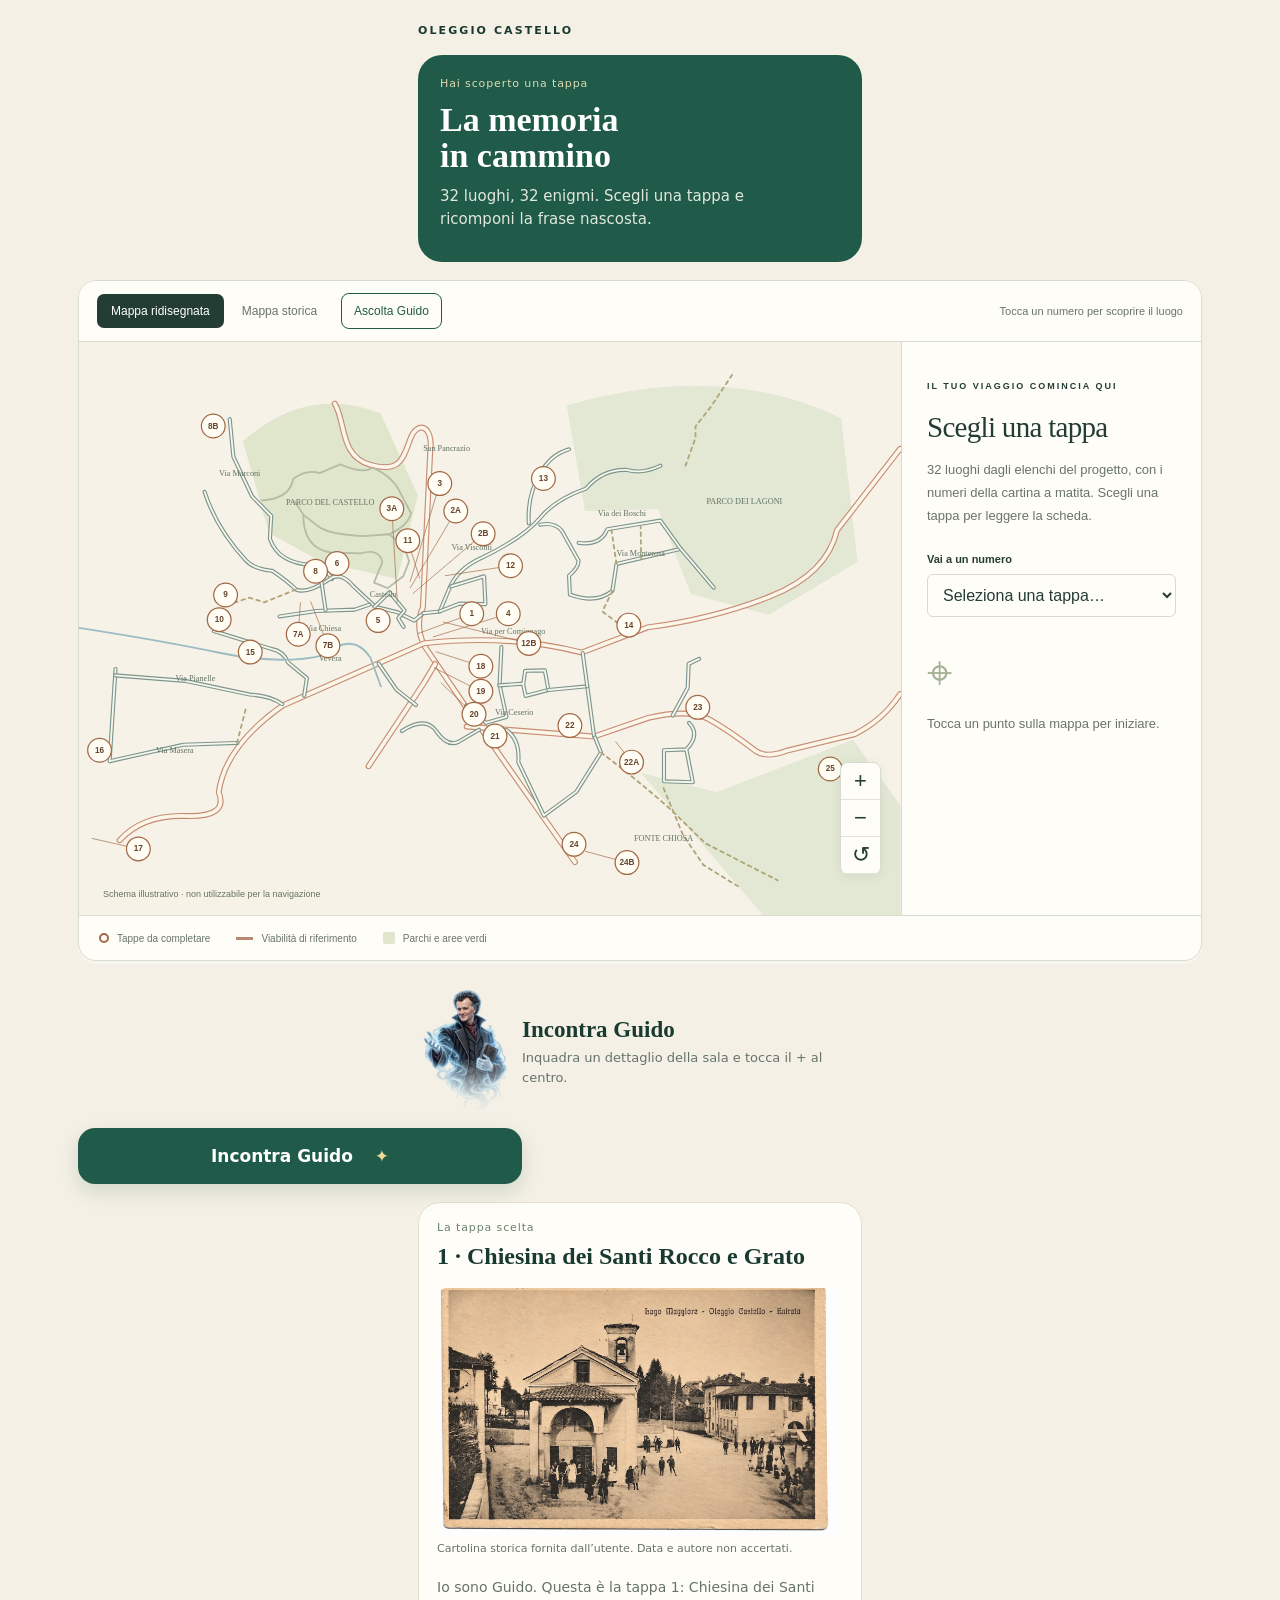
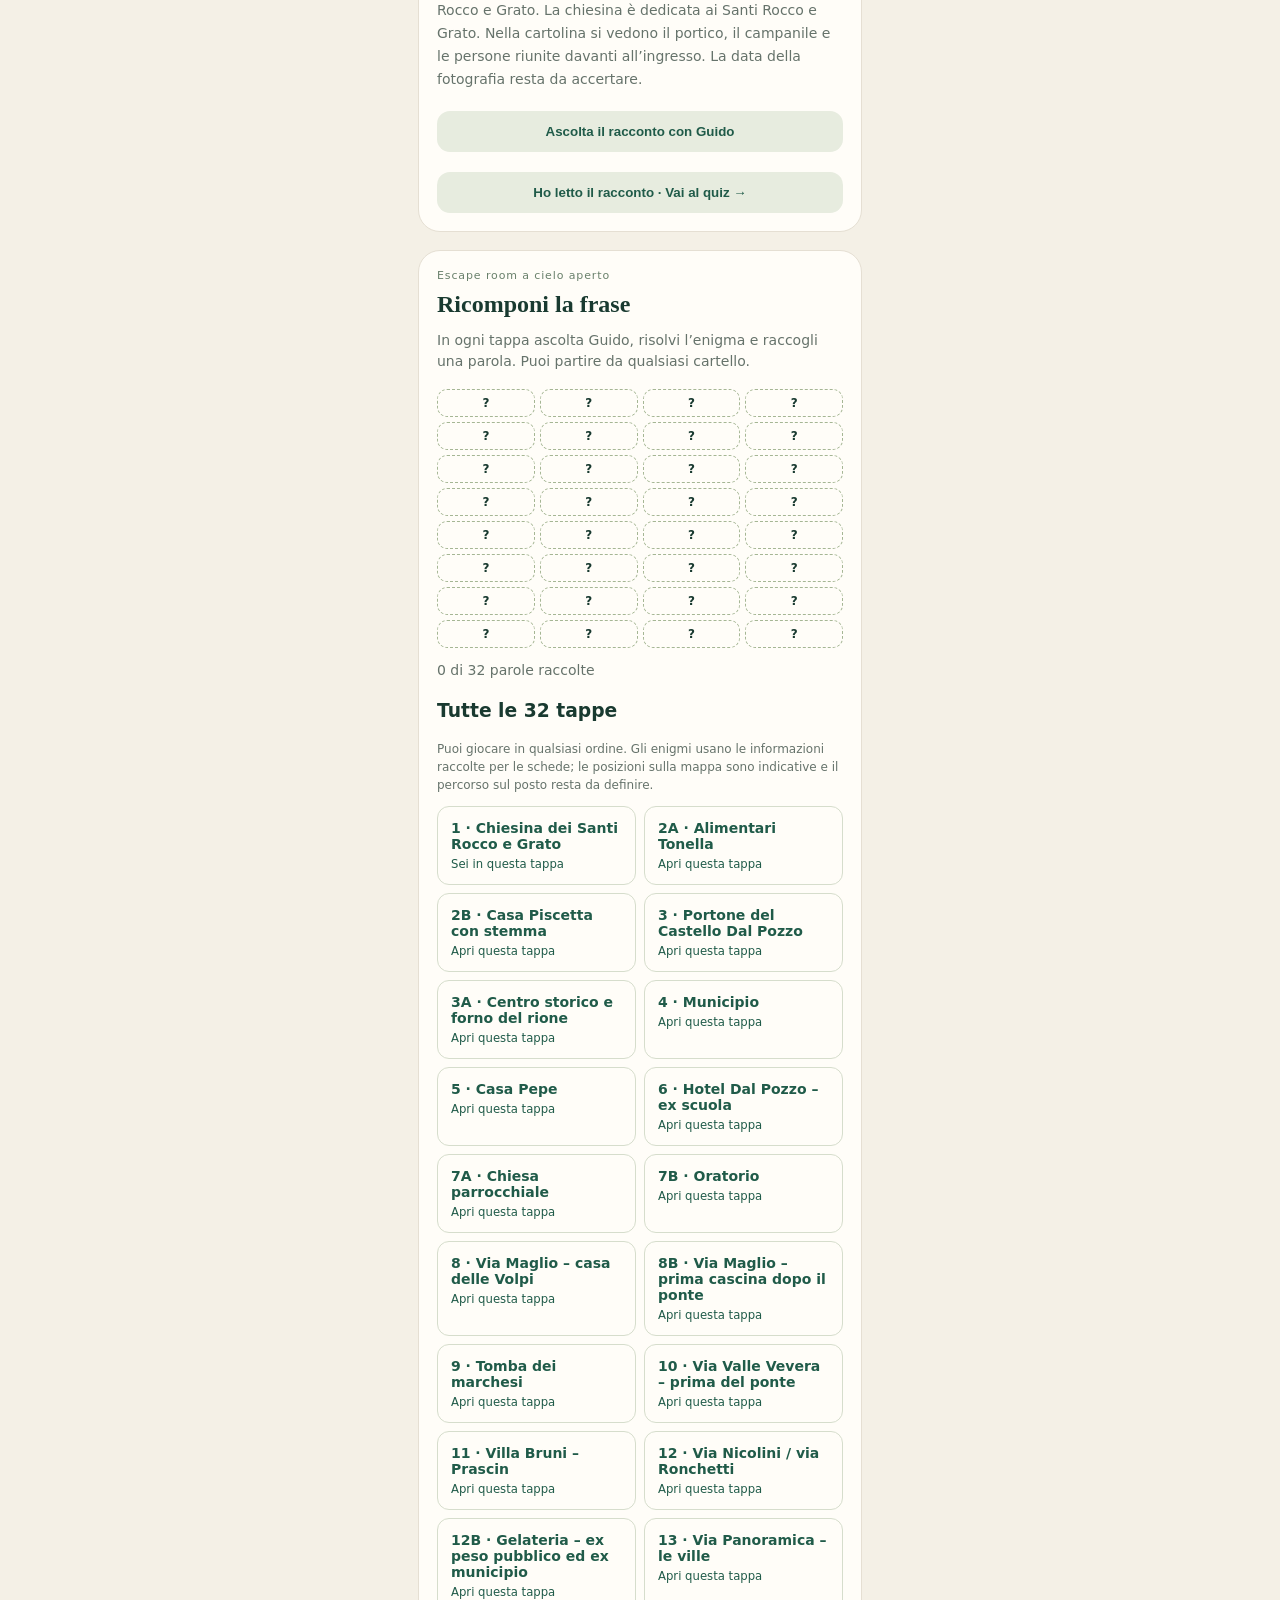
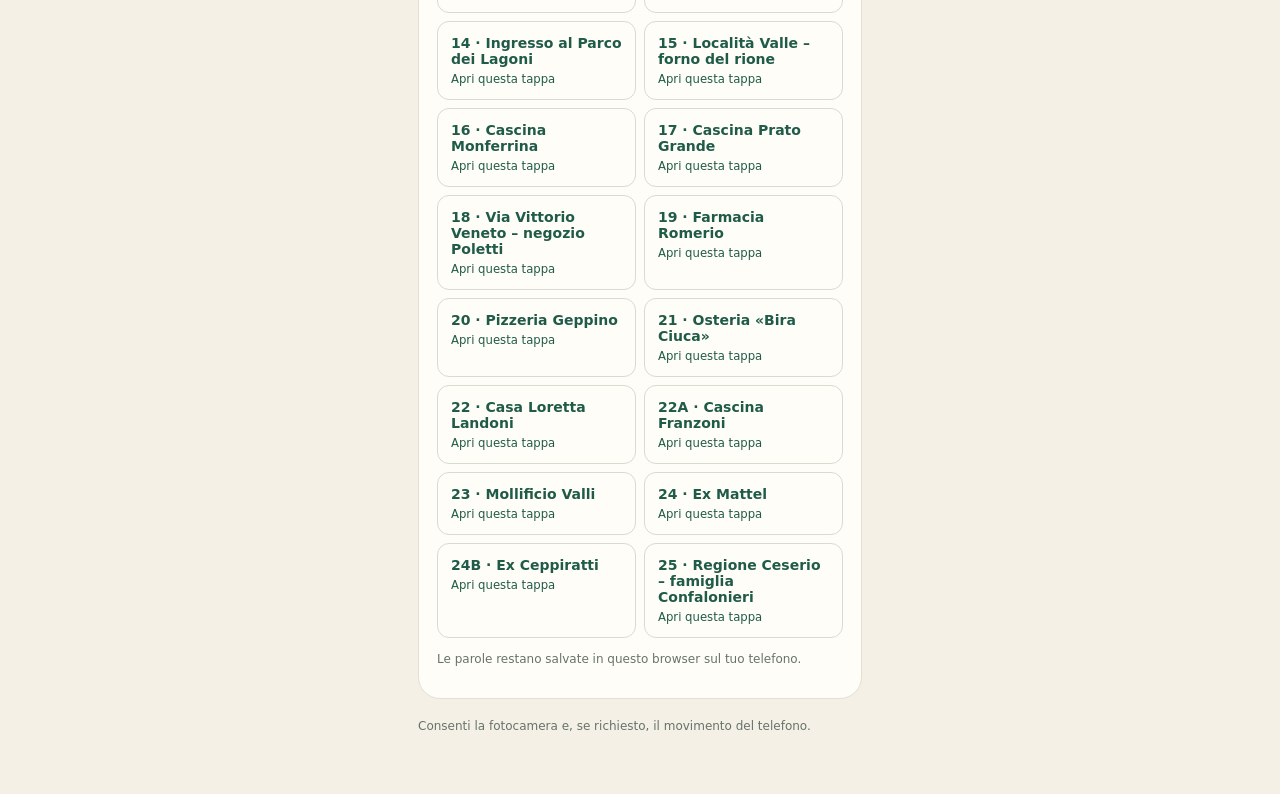
==== commit 916c07c7: "Use Guido's original male voice for every app narration" ====
--- a/index.html
+++ b/index.html
@@ -1 +1 @@
-<!doctype html><html lang="it"><head><meta charset="utf-8"><meta name="viewport" content="width=device-width,initial-scale=1,maximum-scale=1,user-scalable=no,viewport-fit=cover"><meta name="theme-color" content="#153b35"><title>Incontra Guido · Oleggio Castello</title><link rel="stylesheet" href="guido-demo.css?v=touch-fixed-1"><script src="guido-stories.js?v=touch-fixed-1" defer></script><script src="mappa/punti.js?v=touch-fixed-1" defer></script><script src="escape-stages.js?v=touch-fixed-1" defer></script><script src="escape-game.js?v=touch-fixed-1" defer></script><script src="guido-demo.js?v=touch-fixed-1" defer></script><script src="room-anchor.js?v=touch-fixed-1" defer></script><link rel="stylesheet" href="home-map.css?v=touch-fixed-1"><script src="home-map.js?v=touch-fixed-1" defer></script><script src="page-touch.js?v=touch-fixed-1" defer></script></head><body><main class="home"><div class="brand">OLEGGIO CASTELLO</div><section class="intro"><div class="eyebrow">Hai scoperto una tappa</div><h1>La memoria<br>in cammino</h1><p id="stageIntro">32 luoghi, 32 enigmi. Scegli una tappa e ricomponi la frase nascosta.</p></section><section class="mapCard" aria-label="Esplora Oleggio Castello"><iframe id="placesMap" title="Mappa interattiva dei luoghi di Oleggio Castello" src="mappa/index.html?embed=1&amp;v=touch-fixed-1" height="760" scrolling="no"></iframe></section><section class="facadeCard" id="facadeCard"><h2>Lo stesso luogo, due epoche</h2><div class="facadeCompare"><img src="municipio-oggi.jpg" alt="Il municipio oggi"><div id="historicLayer"><img src="municipio-1973-crop.jpg" alt="La casa colonica nel 1973"></div><span class="epoch old">1973</span><span class="epoch now">Oggi</span></div><label for="timeSlider">Scorri per confrontare le fotografie</label><input id="timeSlider" type="range" min="0" max="100" value="50"><p>Nel 1973 era una casa colonica; oggi è sede del municipio. Le fotografie sono riprese da posizioni diverse.</p></section><div class="encounter"><img src="guido-ghost-blue.png" alt="Guido, il cantastorie"><div><h2>Incontra Guido</h2><p>Inquadra un dettaglio della sala e tocca il + al centro.</p></div></div><button id="startAr" class="primary">Incontra Guido <span>✦</span></button><section id="tappa-gioco" class="gameCard storyCard"><div class="eyebrow">La tappa scelta</div><h2 id="activeStageTitle"></h2><figure id="stagePhoto" hidden></figure><p id="storyText"></p><button id="listenStory" class="secondary">Ascolta il racconto</button><p id="listenStatus" role="status"></p><button id="readQuiz" class="secondary">Ho letto il racconto · Vai al quiz →</button></section><button id="homeQuiz" class="primary" hidden>Il racconto è finito · Vai al quiz →</button><section id="quizCard" class="gameCard" hidden><div class="eyebrow">L’enigma di Guido</div><h2 id="quizQuestion"></h2><div id="quizAnswers"></div><p id="quizFeedback" role="status" aria-live="polite"></p><div id="wordReward" hidden></div><button id="toJourney" class="secondary">Vedi le parole raccolte ↓</button></section><section id="journeyCard" class="gameCard"><div class="eyebrow">Escape room a cielo aperto</div><h2>Ricomponi la frase</h2><p>In ogni tappa ascolta Guido, risolvi l’enigma e raccogli una parola. Puoi partire da qualsiasi cartello.</p><div id="phraseSlots"></div><p id="gameProgress" role="status"></p><div id="finalPhrase" hidden></div><h3>Tutte le 32 tappe</h3><p class="demoNote">Puoi giocare in qualsiasi ordine. Gli enigmi usano le informazioni raccolte per le schede; le posizioni sulla mappa sono indicative e il percorso sul posto resta da definire.</p><nav id="stageLinks" aria-label="Tappe del gioco"></nav><p id="saveNotice"></p></section><p id="status" role="status">Consenti la fotocamera e, se richiesto, il movimento del telefono.</p></main><video id="fallbackCamera" autoplay muted playsinline></video><div id="arHud"><header class="hud-top"><span class="hud-pill">GUIDO · IL CANTASTORIE</span><button id="closeAr" aria-label="Torna alla home">Esci ×</button></header><div id="guideAnchor" hidden><div class="ghostBody"><div class="ghostFrames"><img class="ghostBase" src="guido-ghost-blue.png" alt="Guido nella sala"><img class="ghostMouth" src="guido-mouth-blue.png" alt="" aria-hidden="true"><img class="ghostGesture" alt="" aria-hidden="true"><img class="ghostExpression" alt="" aria-hidden="true"></div></div></div><button id="aimPoint" aria-label="Posiziona Guido nel punto al centro dell’inquadratura"><span class="aimIcon" aria-hidden="true">＋</span><span class="aimLabel">Tocca qui per posizionare Guido</span></button><button id="placeGuido" hidden>Sposta Guido</button><button id="cameraQuiz" hidden>Racconto concluso · Vai al quiz →</button><footer class="hud-bottom"><button id="guideVoice" hidden>🔊 Ascolta Guido</button><div id="arStatus" role="status">Cerco un punto nella scena…</div></footer></div></body></html>+<!doctype html><html lang="it"><head><meta charset="utf-8"><meta name="viewport" content="width=device-width,initial-scale=1,maximum-scale=1,user-scalable=no,viewport-fit=cover"><meta name="theme-color" content="#153b35"><title>Incontra Guido · Oleggio Castello</title><link rel="stylesheet" href="guido-demo.css?v=voce-guido-1"><script src="guido-voice.js?v=voce-guido-1" defer></script><script src="guido-stories.js?v=voce-guido-1" defer></script><script src="mappa/punti.js?v=voce-guido-1" defer></script><script src="escape-stages.js?v=voce-guido-1" defer></script><script src="escape-game.js?v=voce-guido-1" defer></script><script src="guido-demo.js?v=voce-guido-1" defer></script><script src="room-anchor.js?v=voce-guido-1" defer></script><link rel="stylesheet" href="home-map.css?v=voce-guido-1"><script src="home-map.js?v=voce-guido-1" defer></script><script src="page-touch.js?v=voce-guido-1" defer></script></head><body><main class="home"><div class="brand">OLEGGIO CASTELLO</div><section class="intro"><div class="eyebrow">Hai scoperto una tappa</div><h1>La memoria<br>in cammino</h1><p id="stageIntro">32 luoghi, 32 enigmi. Scegli una tappa e ricomponi la frase nascosta.</p></section><section class="mapCard" aria-label="Esplora Oleggio Castello"><iframe id="placesMap" title="Mappa interattiva dei luoghi di Oleggio Castello" src="mappa/index.html?embed=1&amp;v=voce-guido-1" height="760" scrolling="no"></iframe></section><section class="facadeCard" id="facadeCard"><h2>Lo stesso luogo, due epoche</h2><div class="facadeCompare"><img src="municipio-oggi.jpg" alt="Il municipio oggi"><div id="historicLayer"><img src="municipio-1973-crop.jpg" alt="La casa colonica nel 1973"></div><span class="epoch old">1973</span><span class="epoch now">Oggi</span></div><label for="timeSlider">Scorri per confrontare le fotografie</label><input id="timeSlider" type="range" min="0" max="100" value="50"><p>Nel 1973 era una casa colonica; oggi è sede del municipio. Le fotografie sono riprese da posizioni diverse.</p></section><div class="encounter"><img src="guido-ghost-blue.png" alt="Guido, il cantastorie"><div><h2>Incontra Guido</h2><p>Inquadra un dettaglio della sala e tocca il + al centro.</p></div></div><button id="startAr" class="primary">Incontra Guido <span>✦</span></button><section id="tappa-gioco" class="gameCard storyCard"><div class="eyebrow">La tappa scelta</div><h2 id="activeStageTitle"></h2><figure id="stagePhoto" hidden></figure><p id="storyText"></p><button id="listenStory" class="secondary">Ascolta il racconto</button><p id="listenStatus" role="status"></p><button id="readQuiz" class="secondary">Ho letto il racconto · Vai al quiz →</button></section><button id="homeQuiz" class="primary" hidden>Il racconto è finito · Vai al quiz →</button><section id="quizCard" class="gameCard" hidden><div class="eyebrow">L’enigma di Guido</div><h2 id="quizQuestion"></h2><button id="listenQuiz" class="secondary">Ascolta l’enigma con Guido</button><div id="quizAnswers"></div><p id="quizFeedback" role="status" aria-live="polite"></p><div id="wordReward" hidden></div><button id="toJourney" class="secondary">Vedi le parole raccolte ↓</button></section><section id="journeyCard" class="gameCard"><div class="eyebrow">Escape room a cielo aperto</div><h2>Ricomponi la frase</h2><p>In ogni tappa ascolta Guido, risolvi l’enigma e raccogli una parola. Puoi partire da qualsiasi cartello.</p><div id="phraseSlots"></div><p id="gameProgress" role="status"></p><div id="finalPhrase" hidden></div><h3>Tutte le 32 tappe</h3><p class="demoNote">Puoi giocare in qualsiasi ordine. Gli enigmi usano le informazioni raccolte per le schede; le posizioni sulla mappa sono indicative e il percorso sul posto resta da definire.</p><nav id="stageLinks" aria-label="Tappe del gioco"></nav><p id="saveNotice"></p></section><p id="status" role="status">Consenti la fotocamera e, se richiesto, il movimento del telefono.</p></main><video id="fallbackCamera" autoplay muted playsinline></video><div id="arHud"><header class="hud-top"><span class="hud-pill">GUIDO · IL CANTASTORIE</span><button id="closeAr" aria-label="Torna alla home">Esci ×</button></header><div id="guideAnchor" hidden><div class="ghostBody"><div class="ghostFrames"><img class="ghostBase" src="guido-ghost-blue.png" alt="Guido nella sala"><img class="ghostMouth" src="guido-mouth-blue.png" alt="" aria-hidden="true"><img class="ghostGesture" alt="" aria-hidden="true"><img class="ghostExpression" alt="" aria-hidden="true"></div></div></div><button id="aimPoint" aria-label="Posiziona Guido nel punto al centro dell’inquadratura"><span class="aimIcon" aria-hidden="true">＋</span><span class="aimLabel">Tocca qui per posizionare Guido</span></button><button id="placeGuido" hidden>Sposta Guido</button><button id="cameraQuiz" hidden>Racconto concluso · Vai al quiz →</button><footer class="hud-bottom"><button id="guideVoice" hidden>🔊 Ascolta Guido</button><div id="arStatus" role="status">Cerco un punto nella scena…</div></footer></div></body></html>
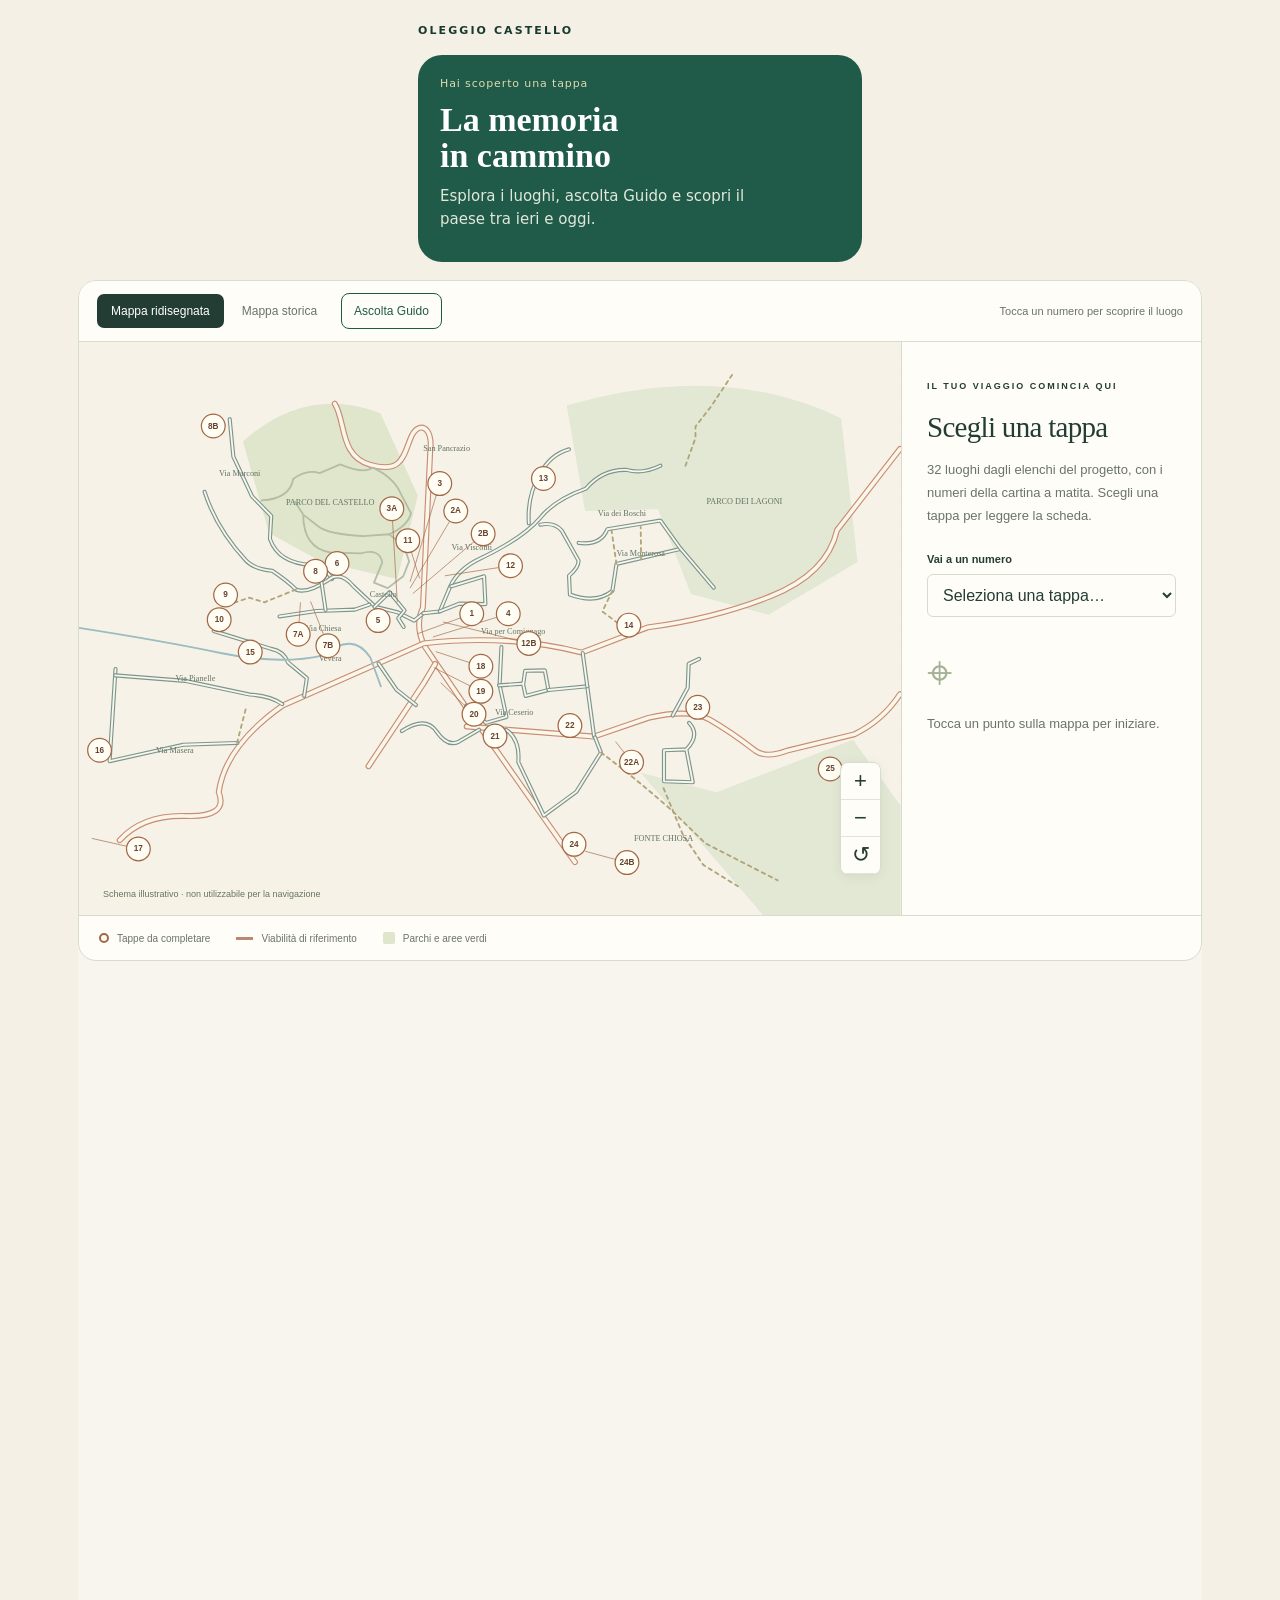
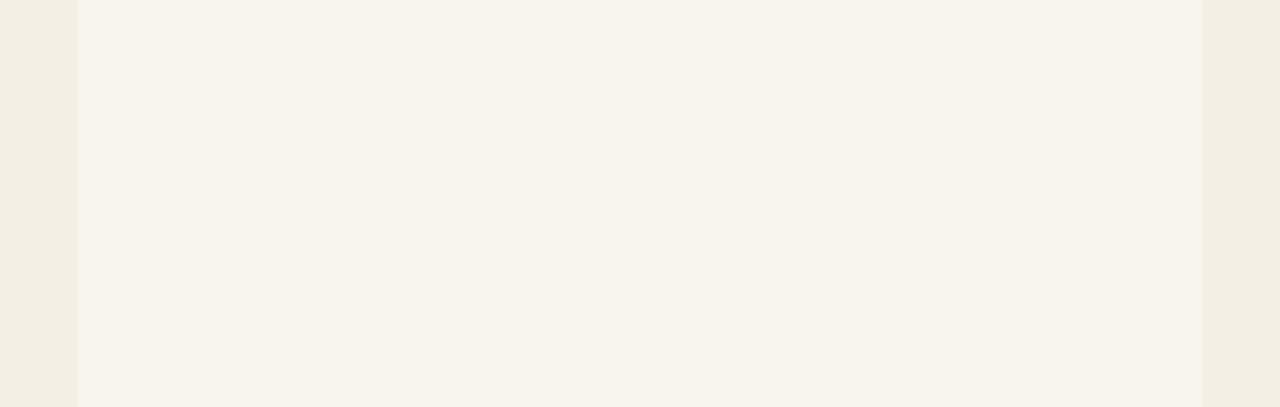
==== commit 1627592e: "Add digital escape puzzles and compact game dialog with school appendix" ====
--- a/index.html
+++ b/index.html
@@ -1 +1 @@
-<!doctype html><html lang="it"><head><meta charset="utf-8"><meta name="viewport" content="width=device-width,initial-scale=1,maximum-scale=1,user-scalable=no,viewport-fit=cover"><meta name="theme-color" content="#153b35"><title>Incontra Guido · Oleggio Castello</title><link rel="stylesheet" href="guido-demo.css?v=voce-guido-1"><script src="guido-voice.js?v=voce-guido-1" defer></script><script src="guido-stories.js?v=voce-guido-1" defer></script><script src="mappa/punti.js?v=voce-guido-1" defer></script><script src="escape-stages.js?v=voce-guido-1" defer></script><script src="escape-game.js?v=voce-guido-1" defer></script><script src="guido-demo.js?v=voce-guido-1" defer></script><script src="room-anchor.js?v=voce-guido-1" defer></script><link rel="stylesheet" href="home-map.css?v=voce-guido-1"><script src="home-map.js?v=voce-guido-1" defer></script><script src="page-touch.js?v=voce-guido-1" defer></script></head><body><main class="home"><div class="brand">OLEGGIO CASTELLO</div><section class="intro"><div class="eyebrow">Hai scoperto una tappa</div><h1>La memoria<br>in cammino</h1><p id="stageIntro">32 luoghi, 32 enigmi. Scegli una tappa e ricomponi la frase nascosta.</p></section><section class="mapCard" aria-label="Esplora Oleggio Castello"><iframe id="placesMap" title="Mappa interattiva dei luoghi di Oleggio Castello" src="mappa/index.html?embed=1&amp;v=voce-guido-1" height="760" scrolling="no"></iframe></section><section class="facadeCard" id="facadeCard"><h2>Lo stesso luogo, due epoche</h2><div class="facadeCompare"><img src="municipio-oggi.jpg" alt="Il municipio oggi"><div id="historicLayer"><img src="municipio-1973-crop.jpg" alt="La casa colonica nel 1973"></div><span class="epoch old">1973</span><span class="epoch now">Oggi</span></div><label for="timeSlider">Scorri per confrontare le fotografie</label><input id="timeSlider" type="range" min="0" max="100" value="50"><p>Nel 1973 era una casa colonica; oggi è sede del municipio. Le fotografie sono riprese da posizioni diverse.</p></section><div class="encounter"><img src="guido-ghost-blue.png" alt="Guido, il cantastorie"><div><h2>Incontra Guido</h2><p>Inquadra un dettaglio della sala e tocca il + al centro.</p></div></div><button id="startAr" class="primary">Incontra Guido <span>✦</span></button><section id="tappa-gioco" class="gameCard storyCard"><div class="eyebrow">La tappa scelta</div><h2 id="activeStageTitle"></h2><figure id="stagePhoto" hidden></figure><p id="storyText"></p><button id="listenStory" class="secondary">Ascolta il racconto</button><p id="listenStatus" role="status"></p><button id="readQuiz" class="secondary">Ho letto il racconto · Vai al quiz →</button></section><button id="homeQuiz" class="primary" hidden>Il racconto è finito · Vai al quiz →</button><section id="quizCard" class="gameCard" hidden><div class="eyebrow">L’enigma di Guido</div><h2 id="quizQuestion"></h2><button id="listenQuiz" class="secondary">Ascolta l’enigma con Guido</button><div id="quizAnswers"></div><p id="quizFeedback" role="status" aria-live="polite"></p><div id="wordReward" hidden></div><button id="toJourney" class="secondary">Vedi le parole raccolte ↓</button></section><section id="journeyCard" class="gameCard"><div class="eyebrow">Escape room a cielo aperto</div><h2>Ricomponi la frase</h2><p>In ogni tappa ascolta Guido, risolvi l’enigma e raccogli una parola. Puoi partire da qualsiasi cartello.</p><div id="phraseSlots"></div><p id="gameProgress" role="status"></p><div id="finalPhrase" hidden></div><h3>Tutte le 32 tappe</h3><p class="demoNote">Puoi giocare in qualsiasi ordine. Gli enigmi usano le informazioni raccolte per le schede; le posizioni sulla mappa sono indicative e il percorso sul posto resta da definire.</p><nav id="stageLinks" aria-label="Tappe del gioco"></nav><p id="saveNotice"></p></section><p id="status" role="status">Consenti la fotocamera e, se richiesto, il movimento del telefono.</p></main><video id="fallbackCamera" autoplay muted playsinline></video><div id="arHud"><header class="hud-top"><span class="hud-pill">GUIDO · IL CANTASTORIE</span><button id="closeAr" aria-label="Torna alla home">Esci ×</button></header><div id="guideAnchor" hidden><div class="ghostBody"><div class="ghostFrames"><img class="ghostBase" src="guido-ghost-blue.png" alt="Guido nella sala"><img class="ghostMouth" src="guido-mouth-blue.png" alt="" aria-hidden="true"><img class="ghostGesture" alt="" aria-hidden="true"><img class="ghostExpression" alt="" aria-hidden="true"></div></div></div><button id="aimPoint" aria-label="Posiziona Guido nel punto al centro dell’inquadratura"><span class="aimIcon" aria-hidden="true">＋</span><span class="aimLabel">Tocca qui per posizionare Guido</span></button><button id="placeGuido" hidden>Sposta Guido</button><button id="cameraQuiz" hidden>Racconto concluso · Vai al quiz →</button><footer class="hud-bottom"><button id="guideVoice" hidden>🔊 Ascolta Guido</button><div id="arStatus" role="status">Cerco un punto nella scena…</div></footer></div></body></html>+<!doctype html><html lang="it"><head><meta charset="utf-8"><meta name="viewport" content="width=device-width,initial-scale=1,maximum-scale=1,user-scalable=no,viewport-fit=cover"><meta name="theme-color" content="#153b35"><title>Incontra Guido · Oleggio Castello</title><link rel="stylesheet" href="guido-demo.css?v=escape-digitale-1"><script src="guido-voice.js?v=escape-digitale-1" defer></script><script src="guido-stories.js?v=escape-digitale-1" defer></script><script src="mappa/punti.js?v=escape-digitale-1" defer></script><script src="escape-stages.js?v=escape-digitale-1" defer></script><script src="escape-game.js?v=escape-digitale-1" defer></script><script src="guido-demo.js?v=escape-digitale-1" defer></script><script src="room-anchor.js?v=escape-digitale-1" defer></script><link rel="stylesheet" href="home-map.css?v=escape-digitale-1"><script src="home-map.js?v=escape-digitale-1" defer></script><script src="page-touch.js?v=escape-digitale-1" defer></script><link rel="stylesheet" href="escape-room.css?v=escape-digitale-1"><script src="escape-puzzles.js?v=escape-digitale-1" defer></script><script src="escape-room.js?v=escape-digitale-1" defer></script></head><body><main class="home"><div class="brand">OLEGGIO CASTELLO</div><section class="intro"><div class="eyebrow">Hai scoperto una tappa</div><h1>La memoria<br>in cammino</h1><p id="stageIntro">32 luoghi, 32 enigmi. Scegli una tappa e ricomponi la frase nascosta.</p></section><section class="mapCard" aria-label="Esplora Oleggio Castello"><iframe id="placesMap" title="Mappa interattiva dei luoghi di Oleggio Castello" src="mappa/index.html?embed=1&amp;v=escape-digitale-1" height="760" scrolling="no"></iframe></section><section class="facadeCard" id="facadeCard"><h2>Lo stesso luogo, due epoche</h2><div class="facadeCompare"><img src="municipio-oggi.jpg" alt="Il municipio oggi"><div id="historicLayer"><img src="municipio-1973-crop.jpg" alt="La casa colonica nel 1973"></div><span class="epoch old">1973</span><span class="epoch now">Oggi</span></div><label for="timeSlider">Scorri per confrontare le fotografie</label><input id="timeSlider" type="range" min="0" max="100" value="50"><p>Nel 1973 era una casa colonica; oggi è sede del municipio. Le fotografie sono riprese da posizioni diverse.</p></section><div class="encounter"><img src="guido-ghost-blue.png" alt="Guido, il cantastorie"><div><h2>Incontra Guido</h2><p>Inquadra un dettaglio della sala e tocca il + al centro.</p></div></div><button id="startAr" class="primary">Incontra Guido <span>✦</span></button><section class="gameTeaser" id="gameTeaser"><div class="eyebrow">Una sfida nel taccuino di Guido</div><h2>Escape room digitale</h2><p>Decifra gli indizi, apri le serrature e raccogli le lettere. Tutto nell’app.</p><span id="escapeSummary">32 enigmi da scoprire</span><div class="gameActions"><button id="openEscape" class="primary">Apri l’escape room →</button><button id="openSchool" class="secondary">Gioco scuola · domande</button></div></section><p id="status" role="status">Consenti la fotocamera e, se richiesto, il movimento del telefono.</p></main><video id="fallbackCamera" autoplay muted playsinline></video><div id="arHud"><header class="hud-top"><span class="hud-pill">GUIDO · IL CANTASTORIE</span><button id="closeAr" aria-label="Torna alla home">Esci ×</button></header><div id="guideAnchor" hidden><div class="ghostBody"><div class="ghostFrames"><img class="ghostBase" src="guido-ghost-blue.png" alt="Guido nella sala"><img class="ghostMouth" src="guido-mouth-blue.png" alt="" aria-hidden="true"><img class="ghostGesture" alt="" aria-hidden="true"><img class="ghostExpression" alt="" aria-hidden="true"></div></div></div><button id="aimPoint" aria-label="Posiziona Guido nel punto al centro dell’inquadratura"><span class="aimIcon" aria-hidden="true">＋</span><span class="aimLabel">Tocca qui per posizionare Guido</span></button><button id="placeGuido" hidden>Sposta Guido</button><button id="cameraQuiz" hidden>Racconto concluso · Vai al quiz →</button><footer class="hud-bottom"><button id="guideVoice" hidden>🔊 Ascolta Guido</button><div id="arStatus" role="status">Cerco un punto nella scena…</div></footer></div><dialog id="gameDialog" aria-labelledby="gameDialogTitle"><header class="gameDialogHeader"><div><div class="eyebrow">Il taccuino di Guido</div><h2 id="gameDialogTitle">Escape room digitale</h2></div><button id="closeGameDialog" aria-label="Chiudi il gioco e torna alla home">Chiudi ×</button></header><nav class="gameModes" aria-label="Modalità di gioco"><button id="tabEscape" aria-pressed="true">Escape room</button><button id="tabSchool" aria-pressed="false">Gioco scuola</button></nav><div id="escapePane"><p class="escapePremise">Nel gioco, Guido ha diviso la memoria del paese in 32 sigilli. Ogni luogo nasconde un indizio digitale: risolvi il codice, ricava una lettera e conserva il sigillo. Alla fine dovrai ricomporre il messaggio. Gli oggetti del taccuino sono elementi narrativi del gioco.</p><button id="listenEscapeIntro" class="secondary">Ascolta la missione con Guido</button><label for="puzzleSelect">Scegli un luogo</label><select id="puzzleSelect"></select><article id="puzzleArea"><div id="puzzleCategory" class="eyebrow"></div><h3 id="puzzleTitle"></h3><p id="puzzlePrompt"></p><div id="puzzleArtifact"></div><p id="puzzleRule"></p><button id="listenPuzzle" class="secondary">Ascolta Guido</button><form id="puzzleForm"><label for="puzzleAnswer">La tua soluzione</label><div class="answerRow"><input id="puzzleAnswer" required autocomplete="off" autocapitalize="characters" spellcheck="false"><button type="submit" class="primary">Prova la chiave</button></div></form><p id="puzzleFeedback" role="status" aria-live="polite"></p><button id="puzzleHint" class="secondary">Chiedi un indizio a Guido</button><ol id="puzzleHints"></ol><section id="letterArea" hidden><h4>La lettera da custodire</h4><p id="letterRule"></p><form id="letterForm"><label for="letterAnswer">Inserisci la lettera ricavata</label><div class="answerRow"><input id="letterAnswer" required maxlength="1" autocomplete="off" autocapitalize="characters" spellcheck="false"><button type="submit" class="primary">Custodisci</button></div></form></section><div id="puzzleReward" role="status" hidden></div><button id="nextPuzzle" class="secondary" hidden>Continua con un altro enigma →</button></article><section class="sealInventory"><h3>I sigilli raccolti</h3><p id="escapeProgress" role="status"></p><div id="escapeInventory"></div><p id="escapeSaveNotice"></p></section><section id="escapeFinal" hidden><h3>L’ultima serratura</h3><p>Disponi le lettere nell’ordine dei numeri dei sigilli. Separa le parole e scrivi il messaggio che hai ricostruito.</p><form id="finalForm"><label for="finalAnswer">Il messaggio di Guido</label><input id="finalAnswer" required autocomplete="off"><button class="primary" type="submit">Apri l’ultima serratura</button></form><p id="finalFeedback" role="status"></p></section></div><div id="schoolPane" hidden><p class="schoolIntro">Gioco scuola: 32 domande per rileggere le storie dei luoghi, con i progressi già salvati.</p><section id="tappa-gioco" class="gameCard storyCard"><div class="eyebrow">La tappa scelta</div><h2 id="activeStageTitle"></h2><figure id="stagePhoto" hidden></figure><p id="storyText"></p><button id="listenStory" class="secondary">Ascolta il racconto</button><p id="listenStatus" role="status"></p><button id="readQuiz" class="secondary">Ho letto il racconto · Vai al quiz →</button></section><button id="homeQuiz" class="primary" hidden>Il racconto è finito · Vai al quiz →</button><section id="quizCard" class="gameCard" hidden><div class="eyebrow">La domanda di Guido · Gioco scuola</div><h2 id="quizQuestion"></h2><button id="listenQuiz" class="secondary">Ascolta l’enigma con Guido</button><div id="quizAnswers"></div><p id="quizFeedback" role="status" aria-live="polite"></p><div id="wordReward" hidden></div><button id="toJourney" class="secondary">Vedi le parole raccolte ↓</button></section><section id="journeyCard" class="gameCard"><div class="eyebrow">Escape room a cielo aperto</div><h2>Ricomponi la frase</h2><p>In ogni tappa ascolta Guido, risolvi l’enigma e raccogli una parola. Puoi partire da qualsiasi cartello.</p><div id="phraseSlots"></div><p id="gameProgress" role="status"></p><div id="finalPhrase" hidden></div><h3>Tutte le 32 tappe</h3><p class="demoNote">Puoi giocare in qualsiasi ordine. Gli enigmi usano le informazioni raccolte per le schede; le posizioni sulla mappa sono indicative e il percorso sul posto resta da definire.</p><nav id="stageLinks" aria-label="Tappe del gioco"></nav><p id="saveNotice"></p></section></div></dialog></body></html>
--- a/escape-room.css
+++ b/escape-room.css
@@ -0,0 +1,4 @@
+.gameTeaser{margin:18px auto;padding:20px;border-radius:20px;border:1px solid #d8dfd0;background:#fffdf8}.gameTeaser h2{margin:8px 0}.gameTeaser p{margin:8px 0;max-width:none;font-size:13px}.gameTeaser>span{font-size:11px;color:#66736b}.gameActions{margin-top:10px;display:grid;gap:5px}.gameActions .primary{padding:14px;font-size:14px}.gameActions .secondary{font-size:12px}.home>#homeQuiz{display:none}#gameDialog{width:min(920px,calc(100% - 24px));max-height:calc(100dvh - 24px);padding:24px;border:1px solid #d1dacb;border-radius:20px;background:#f7f4eb;color:#193a30;overflow-y:auto;overscroll-behavior:contain}#gameDialog::backdrop{background:#0e2823b8}.gameDialogHeader{display:flex;align-items:center;justify-content:space-between;gap:16px;position:relative}.gameDialogHeader h2{margin:6px 0;font:28px Georgia,serif}.gameDialogHeader button{border:1px solid #bfcdb9;border-radius:9px;padding:10px;background:#fffdf8;color:#193a30}.gameModes{display:flex;gap:8px;margin:22px 0}.gameModes button{border:1px solid #ccd6c3;background:#fffdf8;color:#205b49;border-radius:9px;padding:10px 15px}.gameModes button[aria-pressed=true]{background:#205b49;color:white}#gameDialog p{max-width:none;margin:14px 0;font-size:14px;line-height:1.7}#gameDialog label{display:block;font-size:12px;font-weight:600;margin:18px 0 8px}#gameDialog select,#gameDialog input{width:100%;max-width:100%;font:16px system-ui;color:#193a30;background:#fffdf8;padding:13px;border:1px solid #bfccb6;border-radius:9px;min-width:0}#gameDialog h3{font:27px/1.15 Georgia,serif;margin:12px 0}#gameDialog h4{font:22px Georgia,serif}#puzzleArea{margin-top:24px;padding:24px;background:#fffdf8;border:1px solid #d7dfcc;border-radius:16px}.cipherCode{font:600 22px/1.7 monospace;letter-spacing:2px;padding:18px;background:#e9edde;border-radius:9px;overflow-wrap:anywhere}.cipherRows{list-style:none;padding:0;font:15px/1.9 monospace}.cipherRows li{padding:5px 12px;border-bottom:1px solid #e1e5d8}.cipherKey{padding:12px;border-left:3px solid #af8054;font:13px/1.7 monospace!important}.cipherGrid{border-collapse:collapse;margin:16px auto;width:100%;max-width:370px;text-align:center}.cipherGrid th{font-size:11px;padding:8px;color:#788569}.cipherGrid td{border:1px solid #b9c8ac;background:#eef0e3;padding:12px;font:19px monospace}#puzzleArtifact img{display:block;width:100%;height:auto;margin:14px 0;border-radius:9px}.artifactCaption{font-size:11px!important;color:#66736b}.answerRow{display:grid;grid-template-columns:minmax(0,1fr) auto;gap:10px;align-items:center}.answerRow button{margin:0;padding:14px 18px;font-size:14px}.answerRow input{text-transform:uppercase}#puzzleFeedback{color:#735234;font-weight:600}#puzzleHints{font-size:13px;line-height:1.8;padding-left:22px}#puzzleHints li{margin:8px 0}#letterArea{margin-top:24px;padding-top:12px;border-top:1px solid #d4dec8}#puzzleReward{margin-top:20px;padding:18px;border-radius:10px;background:#dce9cc;font:23px Georgia,serif}.sealInventory{margin:28px 0}#escapeInventory{display:grid;grid-template-columns:repeat(8,1fr);gap:7px}.seal{display:flex;flex-direction:column;align-items:center;border:1px dashed #b5c4a6;border-radius:8px;padding:8px;color:#7b8b6e}.seal small{font:10px system-ui}.seal b{font:22px Georgia,serif;margin-top:5px}.seal.found{border-style:solid;background:#205b49;color:#fff}#escapeSaveNotice{font-size:11px!important}.schoolIntro{padding:14px;background:#e9edde;border-radius:10px}#schoolPane>.gameCard{margin:18px 0}#schoolPane>#homeQuiz{display:none}#schoolPane .storyCard h2{font-size:23px}#escapeFinal{border-top:1px solid #ccd7bf;padding-top:20px}#gameDialog :focus-visible{outline:3px solid #ad7b4b;outline-offset:3px}#gameDialog [hidden]{display:none!important}@media(max-width:600px){#gameDialog{padding:16px}.gameDialogHeader h2{font-size:23px}.gameDialogHeader button{font-size:11px;white-space:nowrap}#puzzleArea{padding:16px}#gameDialog h3{font-size:24px}.answerRow{grid-template-columns:1fr}.answerRow button{width:100%}.cipherCode{font-size:18px;padding:13px}.cipherGrid td{padding:9px}#escapeInventory{grid-template-columns:repeat(4,1fr)}}
+.home>.primary{display:block}
+
+.postcardDetail{position:relative;height:112px;overflow:hidden;border:1px solid #c9c6b4;border-radius:9px;background:#ecddbc}.postcardDetail img{position:absolute!important;right:0;top:0;width:250%!important;max-width:none!important;height:auto!important;margin:0!important;border-radius:0!important}
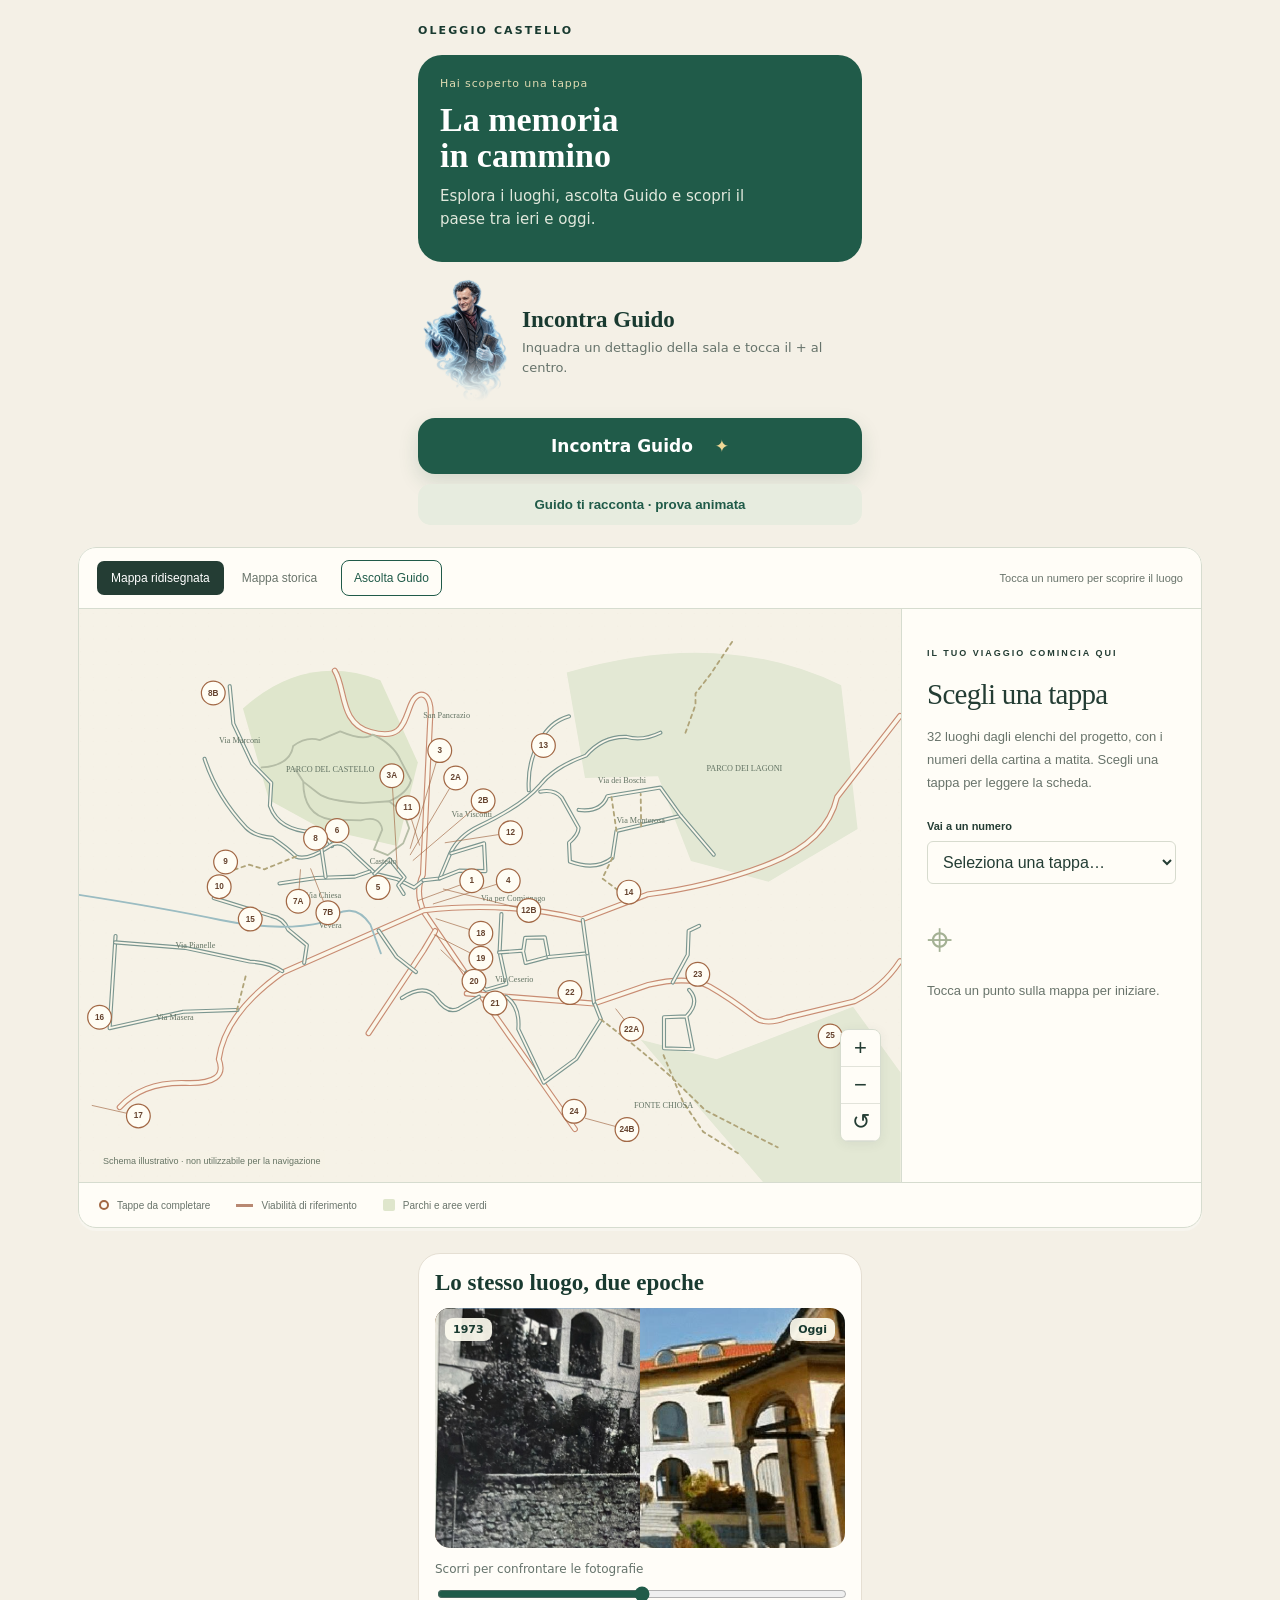
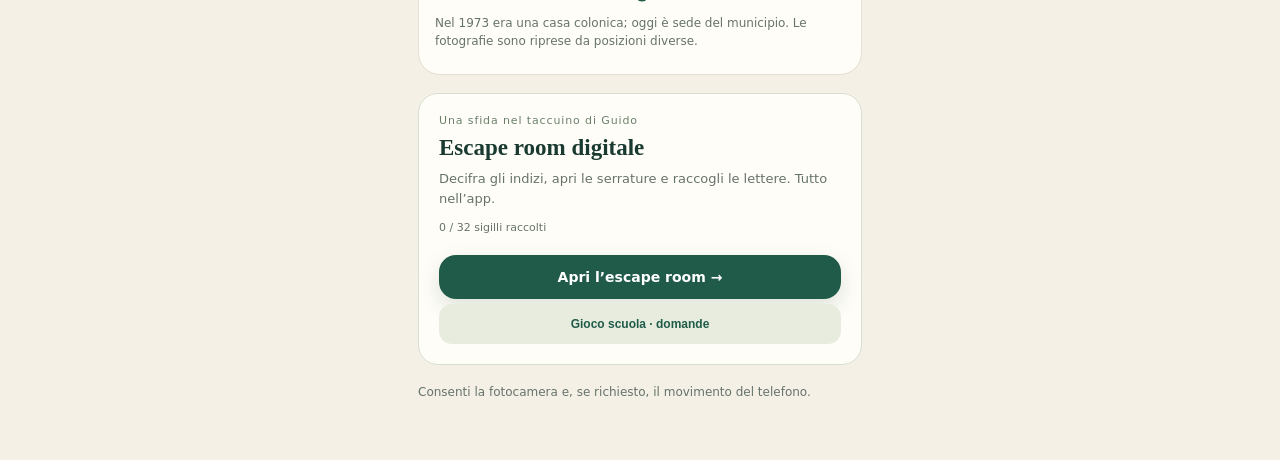
==== commit bc8742e9: "Move Guido below title and add approved six-pose storyteller" ====
--- a/index.html
+++ b/index.html
@@ -1 +1 @@
-<!doctype html><html lang="it"><head><meta charset="utf-8"><meta name="viewport" content="width=device-width,initial-scale=1,maximum-scale=1,user-scalable=no,viewport-fit=cover"><meta name="theme-color" content="#153b35"><title>Incontra Guido · Oleggio Castello</title><link rel="stylesheet" href="guido-demo.css?v=escape-digitale-1"><script src="guido-voice.js?v=escape-digitale-1" defer></script><script src="guido-stories.js?v=escape-digitale-1" defer></script><script src="mappa/punti.js?v=escape-digitale-1" defer></script><script src="escape-stages.js?v=escape-digitale-1" defer></script><script src="escape-game.js?v=escape-digitale-1" defer></script><script src="guido-demo.js?v=escape-digitale-1" defer></script><script src="room-anchor.js?v=escape-digitale-1" defer></script><link rel="stylesheet" href="home-map.css?v=escape-digitale-1"><script src="home-map.js?v=escape-digitale-1" defer></script><script src="page-touch.js?v=escape-digitale-1" defer></script><link rel="stylesheet" href="escape-room.css?v=escape-digitale-1"><script src="escape-puzzles.js?v=escape-digitale-1" defer></script><script src="escape-room.js?v=escape-digitale-1" defer></script></head><body><main class="home"><div class="brand">OLEGGIO CASTELLO</div><section class="intro"><div class="eyebrow">Hai scoperto una tappa</div><h1>La memoria<br>in cammino</h1><p id="stageIntro">32 luoghi, 32 enigmi. Scegli una tappa e ricomponi la frase nascosta.</p></section><section class="mapCard" aria-label="Esplora Oleggio Castello"><iframe id="placesMap" title="Mappa interattiva dei luoghi di Oleggio Castello" src="mappa/index.html?embed=1&amp;v=escape-digitale-1" height="760" scrolling="no"></iframe></section><section class="facadeCard" id="facadeCard"><h2>Lo stesso luogo, due epoche</h2><div class="facadeCompare"><img src="municipio-oggi.jpg" alt="Il municipio oggi"><div id="historicLayer"><img src="municipio-1973-crop.jpg" alt="La casa colonica nel 1973"></div><span class="epoch old">1973</span><span class="epoch now">Oggi</span></div><label for="timeSlider">Scorri per confrontare le fotografie</label><input id="timeSlider" type="range" min="0" max="100" value="50"><p>Nel 1973 era una casa colonica; oggi è sede del municipio. Le fotografie sono riprese da posizioni diverse.</p></section><div class="encounter"><img src="guido-ghost-blue.png" alt="Guido, il cantastorie"><div><h2>Incontra Guido</h2><p>Inquadra un dettaglio della sala e tocca il + al centro.</p></div></div><button id="startAr" class="primary">Incontra Guido <span>✦</span></button><section class="gameTeaser" id="gameTeaser"><div class="eyebrow">Una sfida nel taccuino di Guido</div><h2>Escape room digitale</h2><p>Decifra gli indizi, apri le serrature e raccogli le lettere. Tutto nell’app.</p><span id="escapeSummary">32 enigmi da scoprire</span><div class="gameActions"><button id="openEscape" class="primary">Apri l’escape room →</button><button id="openSchool" class="secondary">Gioco scuola · domande</button></div></section><p id="status" role="status">Consenti la fotocamera e, se richiesto, il movimento del telefono.</p></main><video id="fallbackCamera" autoplay muted playsinline></video><div id="arHud"><header class="hud-top"><span class="hud-pill">GUIDO · IL CANTASTORIE</span><button id="closeAr" aria-label="Torna alla home">Esci ×</button></header><div id="guideAnchor" hidden><div class="ghostBody"><div class="ghostFrames"><img class="ghostBase" src="guido-ghost-blue.png" alt="Guido nella sala"><img class="ghostMouth" src="guido-mouth-blue.png" alt="" aria-hidden="true"><img class="ghostGesture" alt="" aria-hidden="true"><img class="ghostExpression" alt="" aria-hidden="true"></div></div></div><button id="aimPoint" aria-label="Posiziona Guido nel punto al centro dell’inquadratura"><span class="aimIcon" aria-hidden="true">＋</span><span class="aimLabel">Tocca qui per posizionare Guido</span></button><button id="placeGuido" hidden>Sposta Guido</button><button id="cameraQuiz" hidden>Racconto concluso · Vai al quiz →</button><footer class="hud-bottom"><button id="guideVoice" hidden>🔊 Ascolta Guido</button><div id="arStatus" role="status">Cerco un punto nella scena…</div></footer></div><dialog id="gameDialog" aria-labelledby="gameDialogTitle"><header class="gameDialogHeader"><div><div class="eyebrow">Il taccuino di Guido</div><h2 id="gameDialogTitle">Escape room digitale</h2></div><button id="closeGameDialog" aria-label="Chiudi il gioco e torna alla home">Chiudi ×</button></header><nav class="gameModes" aria-label="Modalità di gioco"><button id="tabEscape" aria-pressed="true">Escape room</button><button id="tabSchool" aria-pressed="false">Gioco scuola</button></nav><div id="escapePane"><p class="escapePremise">Nel gioco, Guido ha diviso la memoria del paese in 32 sigilli. Ogni luogo nasconde un indizio digitale: risolvi il codice, ricava una lettera e conserva il sigillo. Alla fine dovrai ricomporre il messaggio. Gli oggetti del taccuino sono elementi narrativi del gioco.</p><button id="listenEscapeIntro" class="secondary">Ascolta la missione con Guido</button><label for="puzzleSelect">Scegli un luogo</label><select id="puzzleSelect"></select><article id="puzzleArea"><div id="puzzleCategory" class="eyebrow"></div><h3 id="puzzleTitle"></h3><p id="puzzlePrompt"></p><div id="puzzleArtifact"></div><p id="puzzleRule"></p><button id="listenPuzzle" class="secondary">Ascolta Guido</button><form id="puzzleForm"><label for="puzzleAnswer">La tua soluzione</label><div class="answerRow"><input id="puzzleAnswer" required autocomplete="off" autocapitalize="characters" spellcheck="false"><button type="submit" class="primary">Prova la chiave</button></div></form><p id="puzzleFeedback" role="status" aria-live="polite"></p><button id="puzzleHint" class="secondary">Chiedi un indizio a Guido</button><ol id="puzzleHints"></ol><section id="letterArea" hidden><h4>La lettera da custodire</h4><p id="letterRule"></p><form id="letterForm"><label for="letterAnswer">Inserisci la lettera ricavata</label><div class="answerRow"><input id="letterAnswer" required maxlength="1" autocomplete="off" autocapitalize="characters" spellcheck="false"><button type="submit" class="primary">Custodisci</button></div></form></section><div id="puzzleReward" role="status" hidden></div><button id="nextPuzzle" class="secondary" hidden>Continua con un altro enigma →</button></article><section class="sealInventory"><h3>I sigilli raccolti</h3><p id="escapeProgress" role="status"></p><div id="escapeInventory"></div><p id="escapeSaveNotice"></p></section><section id="escapeFinal" hidden><h3>L’ultima serratura</h3><p>Disponi le lettere nell’ordine dei numeri dei sigilli. Separa le parole e scrivi il messaggio che hai ricostruito.</p><form id="finalForm"><label for="finalAnswer">Il messaggio di Guido</label><input id="finalAnswer" required autocomplete="off"><button class="primary" type="submit">Apri l’ultima serratura</button></form><p id="finalFeedback" role="status"></p></section></div><div id="schoolPane" hidden><p class="schoolIntro">Gioco scuola: 32 domande per rileggere le storie dei luoghi, con i progressi già salvati.</p><section id="tappa-gioco" class="gameCard storyCard"><div class="eyebrow">La tappa scelta</div><h2 id="activeStageTitle"></h2><figure id="stagePhoto" hidden></figure><p id="storyText"></p><button id="listenStory" class="secondary">Ascolta il racconto</button><p id="listenStatus" role="status"></p><button id="readQuiz" class="secondary">Ho letto il racconto · Vai al quiz →</button></section><button id="homeQuiz" class="primary" hidden>Il racconto è finito · Vai al quiz →</button><section id="quizCard" class="gameCard" hidden><div class="eyebrow">La domanda di Guido · Gioco scuola</div><h2 id="quizQuestion"></h2><button id="listenQuiz" class="secondary">Ascolta l’enigma con Guido</button><div id="quizAnswers"></div><p id="quizFeedback" role="status" aria-live="polite"></p><div id="wordReward" hidden></div><button id="toJourney" class="secondary">Vedi le parole raccolte ↓</button></section><section id="journeyCard" class="gameCard"><div class="eyebrow">Escape room a cielo aperto</div><h2>Ricomponi la frase</h2><p>In ogni tappa ascolta Guido, risolvi l’enigma e raccogli una parola. Puoi partire da qualsiasi cartello.</p><div id="phraseSlots"></div><p id="gameProgress" role="status"></p><div id="finalPhrase" hidden></div><h3>Tutte le 32 tappe</h3><p class="demoNote">Puoi giocare in qualsiasi ordine. Gli enigmi usano le informazioni raccolte per le schede; le posizioni sulla mappa sono indicative e il percorso sul posto resta da definire.</p><nav id="stageLinks" aria-label="Tappe del gioco"></nav><p id="saveNotice"></p></section></div></dialog></body></html>+<!doctype html><html lang="it"><head><meta charset="utf-8"><meta name="viewport" content="width=device-width,initial-scale=1,maximum-scale=1,user-scalable=no,viewport-fit=cover"><meta name="theme-color" content="#153b35"><title>Incontra Guido · Oleggio Castello</title><link rel="stylesheet" href="guido-demo.css?v=guido-figura-1"><script src="guido-voice.js?v=guido-figura-1" defer></script><script src="guido-stories.js?v=guido-figura-1" defer></script><script src="mappa/punti.js?v=guido-figura-1" defer></script><script src="escape-stages.js?v=guido-figura-1" defer></script><script src="escape-game.js?v=guido-figura-1" defer></script><script src="guido-demo.js?v=guido-figura-1" defer></script><script src="room-anchor.js?v=guido-figura-1" defer></script><link rel="stylesheet" href="home-map.css?v=guido-figura-1"><script src="home-map.js?v=guido-figura-1" defer></script><script src="page-touch.js?v=guido-figura-1" defer></script><link rel="stylesheet" href="escape-room.css?v=guido-figura-1"><script src="escape-puzzles.js?v=guido-figura-1" defer></script><link rel="stylesheet" href="guido-performer.css?v=guido-figura-1"><script src="guido-performer.js?v=guido-figura-1" defer></script><script src="escape-room.js?v=guido-figura-1" defer></script></head><body><main class="home"><div class="brand">OLEGGIO CASTELLO</div><section class="intro"><div class="eyebrow">Hai scoperto una tappa</div><h1>La memoria<br>in cammino</h1><p id="stageIntro">32 luoghi, 32 enigmi. Scegli una tappa e ricomponi la frase nascosta.</p></section><section class="guidoWelcome" id="guidoWelcome" aria-label="Incontra Guido"><div class="encounter"><img src="guido-ghost-blue.png" alt="Guido, il cantastorie"><div><h2>Incontra Guido</h2><p>Inquadra un dettaglio della sala e tocca il + al centro.</p></div></div><button id="startAr" class="primary">Incontra Guido <span>✦</span></button><button id="openGuidoStory" class="secondary">Guido ti racconta · prova animata</button></section><section class="mapCard" aria-label="Esplora Oleggio Castello"><iframe id="placesMap" title="Mappa interattiva dei luoghi di Oleggio Castello" src="mappa/index.html?embed=1&amp;v=guido-figura-1" height="760" scrolling="no"></iframe></section><section class="facadeCard" id="facadeCard"><h2>Lo stesso luogo, due epoche</h2><div class="facadeCompare"><img src="municipio-oggi.jpg" alt="Il municipio oggi"><div id="historicLayer"><img src="municipio-1973-crop.jpg" alt="La casa colonica nel 1973"></div><span class="epoch old">1973</span><span class="epoch now">Oggi</span></div><label for="timeSlider">Scorri per confrontare le fotografie</label><input id="timeSlider" type="range" min="0" max="100" value="50"><p>Nel 1973 era una casa colonica; oggi è sede del municipio. Le fotografie sono riprese da posizioni diverse.</p></section><section class="gameTeaser" id="gameTeaser"><div class="eyebrow">Una sfida nel taccuino di Guido</div><h2>Escape room digitale</h2><p>Decifra gli indizi, apri le serrature e raccogli le lettere. Tutto nell’app.</p><span id="escapeSummary">32 enigmi da scoprire</span><div class="gameActions"><button id="openEscape" class="primary">Apri l’escape room →</button><button id="openSchool" class="secondary">Gioco scuola · domande</button></div></section><p id="status" role="status">Consenti la fotocamera e, se richiesto, il movimento del telefono.</p></main><video id="fallbackCamera" autoplay muted playsinline></video><div id="arHud"><header class="hud-top"><span class="hud-pill">GUIDO · IL CANTASTORIE</span><button id="closeAr" aria-label="Torna alla home">Esci ×</button></header><div id="guideAnchor" hidden><div class="guidoFigure" data-guido-performer role="img" aria-label="Guido illustrato a figura intera"><div class="guidoSprite"></div></div><div class="ghostBody"><div class="ghostFrames"><img class="ghostBase" src="guido-ghost-blue.png" alt="Guido nella sala"><img class="ghostMouth" src="guido-mouth-blue.png" alt="" aria-hidden="true"><img class="ghostGesture" alt="" aria-hidden="true"><img class="ghostExpression" alt="" aria-hidden="true"></div></div></div><button id="aimPoint" aria-label="Posiziona Guido nel punto al centro dell’inquadratura"><span class="aimIcon" aria-hidden="true">＋</span><span class="aimLabel">Tocca qui per posizionare Guido</span></button><button id="placeGuido" hidden>Sposta Guido</button><button id="cameraQuiz" hidden>Racconto concluso · Vai al quiz →</button><footer class="hud-bottom"><button id="guideVoice" hidden>🔊 Ascolta Guido</button><div id="arStatus" role="status">Cerco un punto nella scena…</div></footer></div><dialog id="gameDialog" aria-labelledby="gameDialogTitle"><header class="gameDialogHeader"><div><div class="eyebrow">Il taccuino di Guido</div><h2 id="gameDialogTitle">Escape room digitale</h2></div><button id="closeGameDialog" aria-label="Chiudi il gioco e torna alla home">Chiudi ×</button></header><nav class="gameModes" aria-label="Modalità di gioco"><button id="tabEscape" aria-pressed="true">Escape room</button><button id="tabSchool" aria-pressed="false">Gioco scuola</button></nav><div id="escapePane"><p class="escapePremise">Nel gioco, Guido ha diviso la memoria del paese in 32 sigilli. Ogni luogo nasconde un indizio digitale: risolvi il codice, ricava una lettera e conserva il sigillo. Alla fine dovrai ricomporre il messaggio. Gli oggetti del taccuino sono elementi narrativi del gioco.</p><button id="listenEscapeIntro" class="secondary">Ascolta la missione con Guido</button><label for="puzzleSelect">Scegli un luogo</label><select id="puzzleSelect"></select><article id="puzzleArea"><div id="puzzleCategory" class="eyebrow"></div><h3 id="puzzleTitle"></h3><p id="puzzlePrompt"></p><div id="puzzleArtifact"></div><p id="puzzleRule"></p><button id="listenPuzzle" class="secondary">Ascolta Guido</button><form id="puzzleForm"><label for="puzzleAnswer">La tua soluzione</label><div class="answerRow"><input id="puzzleAnswer" required autocomplete="off" autocapitalize="characters" spellcheck="false"><button type="submit" class="primary">Prova la chiave</button></div></form><p id="puzzleFeedback" role="status" aria-live="polite"></p><button id="puzzleHint" class="secondary">Chiedi un indizio a Guido</button><ol id="puzzleHints"></ol><section id="letterArea" hidden><h4>La lettera da custodire</h4><p id="letterRule"></p><form id="letterForm"><label for="letterAnswer">Inserisci la lettera ricavata</label><div class="answerRow"><input id="letterAnswer" required maxlength="1" autocomplete="off" autocapitalize="characters" spellcheck="false"><button type="submit" class="primary">Custodisci</button></div></form></section><div id="puzzleReward" role="status" hidden></div><button id="nextPuzzle" class="secondary" hidden>Continua con un altro enigma →</button></article><section class="sealInventory"><h3>I sigilli raccolti</h3><p id="escapeProgress" role="status"></p><div id="escapeInventory"></div><p id="escapeSaveNotice"></p></section><section id="escapeFinal" hidden><h3>L’ultima serratura</h3><p>Disponi le lettere nell’ordine dei numeri dei sigilli. Separa le parole e scrivi il messaggio che hai ricostruito.</p><form id="finalForm"><label for="finalAnswer">Il messaggio di Guido</label><input id="finalAnswer" required autocomplete="off"><button class="primary" type="submit">Apri l’ultima serratura</button></form><p id="finalFeedback" role="status"></p></section></div><div id="schoolPane" hidden><p class="schoolIntro">Gioco scuola: 32 domande per rileggere le storie dei luoghi, con i progressi già salvati.</p><section id="tappa-gioco" class="gameCard storyCard"><div class="eyebrow">La tappa scelta</div><h2 id="activeStageTitle"></h2><div class="schoolGuido"><div class="guidoFigure" data-guido-performer role="img" aria-label="Guido illustrato a figura intera"><div class="guidoSprite"></div></div></div><figure id="stagePhoto" hidden></figure><p id="storyText"></p><button id="listenStory" class="secondary">Ascolta il racconto</button><p id="listenStatus" role="status"></p><button id="readQuiz" class="secondary">Ho letto il racconto · Vai al quiz →</button></section><button id="homeQuiz" class="primary" hidden>Il racconto è finito · Vai al quiz →</button><section id="quizCard" class="gameCard" hidden><div class="eyebrow">La domanda di Guido · Gioco scuola</div><h2 id="quizQuestion"></h2><button id="listenQuiz" class="secondary">Ascolta l’enigma con Guido</button><div id="quizAnswers"></div><p id="quizFeedback" role="status" aria-live="polite"></p><div id="wordReward" hidden></div><button id="toJourney" class="secondary">Vedi le parole raccolte ↓</button></section><section id="journeyCard" class="gameCard"><div class="eyebrow">Escape room a cielo aperto</div><h2>Ricomponi la frase</h2><p>In ogni tappa ascolta Guido, risolvi l’enigma e raccogli una parola. Puoi partire da qualsiasi cartello.</p><div id="phraseSlots"></div><p id="gameProgress" role="status"></p><div id="finalPhrase" hidden></div><h3>Tutte le 32 tappe</h3><p class="demoNote">Puoi giocare in qualsiasi ordine. Gli enigmi usano le informazioni raccolte per le schede; le posizioni sulla mappa sono indicative e il percorso sul posto resta da definire.</p><nav id="stageLinks" aria-label="Tappe del gioco"></nav><p id="saveNotice"></p></section></div></dialog><dialog id="guidoStoryDialog" aria-labelledby="guidoStoryTitle"><header class="guidoSceneHeader"><div><div class="eyebrow">Guido · il cantastorie</div><h2 id="guidoStoryTitle"></h2></div><button id="closeGuidoStory" aria-label="Chiudi il racconto di Guido">Chiudi ×</button></header><div class="guidoSceneBody"><div class="guidoSceneStage"><div class="guidoFigure" data-guido-performer role="img" aria-label="Guido illustrato a figura intera"><div class="guidoSprite"></div></div></div><div class="guidoSceneWords"><p id="guidoSceneText"></p><button id="guidoSceneVoice" class="secondary">Ascolta Guido</button><button id="guidoScenePuzzle" class="primary">Apri l’enigma di questo luogo →</button></div></div></dialog></body></html>
--- a/guido-performer.css
+++ b/guido-performer.css
@@ -0,0 +1 @@
+.guidoWelcome{margin-top:14px!important;margin-bottom:22px!important}.guidoWelcome .encounter{margin-top:12px}.guidoWelcome>.primary{display:block}.guidoWelcome>.secondary{display:block;width:100%;margin:10px 0 0}.guidoFigure{position:relative;width:100%;aspect-ratio:435/603;max-height:100%;transform-origin:50% 97%;isolation:isolate}.guidoSprite{position:absolute;inset:0;background-image:url('guido-illustrato-sei-pose-v1.png');background-size:300% 200%;background-position:0 0;background-repeat:no-repeat;transform-origin:50% 97%}.guidoFigure::after{content:'';position:absolute;bottom:1%;left:29%;width:48%;height:1.7%;border-radius:50%;background:#152c2733;filter:blur(3px);z-index:-1}.guidoFigure.isSpeaking .guidoSprite{animation:guidoBodyPresence 5.7s ease-in-out infinite}@keyframes guidoBodyPresence{0%,100%{transform:rotate(0deg) scaleY(1)}27%{transform:rotate(-.32deg) scaleY(1.004)}61%{transform:rotate(.28deg) scaleY(1.002)}83%{transform:rotate(-.12deg) scaleY(1.005)}}#guideAnchor>.guidoFigure{display:none}#guideAnchor.illustrated>.guidoFigure{display:block}#guideAnchor.illustrated>.ghostBody{display:none}#guideAnchor.illustrated{width:min(56vw,270px)}#guideAnchor.illustrated .guidoFigure{opacity:1;filter:drop-shadow(0 6px 5px #0003)}.schoolGuido{width:150px;margin:15px auto}.schoolGuido .guidoFigure{max-height:none}#guidoStoryDialog{width:min(900px,calc(100% - 24px));max-height:calc(100dvh - 24px);padding:24px;border:1px solid #c9d4bf;border-radius:20px;color:#193a30;background:#f7f4eb;overflow-y:auto;overscroll-behavior:contain}#guidoStoryDialog::backdrop{background:#102821ba}.guidoSceneHeader{display:flex;align-items:center;justify-content:space-between;gap:15px}.guidoSceneHeader h2{font:27px Georgia,serif;margin:8px 0}.guidoSceneHeader button{border:1px solid #bdcdb2;background:#fffdf8;border-radius:9px;padding:10px;color:#193a30;white-space:nowrap}.guidoSceneBody{display:grid;grid-template-columns:minmax(0,1fr) minmax(0,1.1fr);gap:25px;margin-top:20px;align-items:center}.guidoSceneStage{background:radial-gradient(ellipse at center,#d9dfce88,transparent 70%);padding:12px;min-width:0}.guidoSceneStage .guidoFigure{max-width:350px;margin:auto}.guidoSceneWords{min-width:0}.guidoSceneWords p{font:17px/1.8 Georgia,serif;color:#3c5144;max-width:none;overflow-wrap:anywhere}.guidoSceneWords button{width:100%;display:block;margin-top:12px}.guidoSceneWords .primary{padding:14px;font-size:14px}#guidoStoryDialog :focus-visible{outline:3px solid #b28350;outline-offset:3px}@media(max-width:600px){#guidoStoryDialog{padding:16px}.guidoSceneHeader h2{font-size:23px}.guidoSceneBody{grid-template-columns:1fr;gap:10px}.guidoSceneStage .guidoFigure{max-width:225px}.guidoSceneWords p{font-size:16px}.guidoSceneHeader button{font-size:11px}.schoolGuido{width:125px}}@media(prefers-reduced-motion:reduce){.guidoFigure.isSpeaking .guidoSprite{animation:none!important}}
